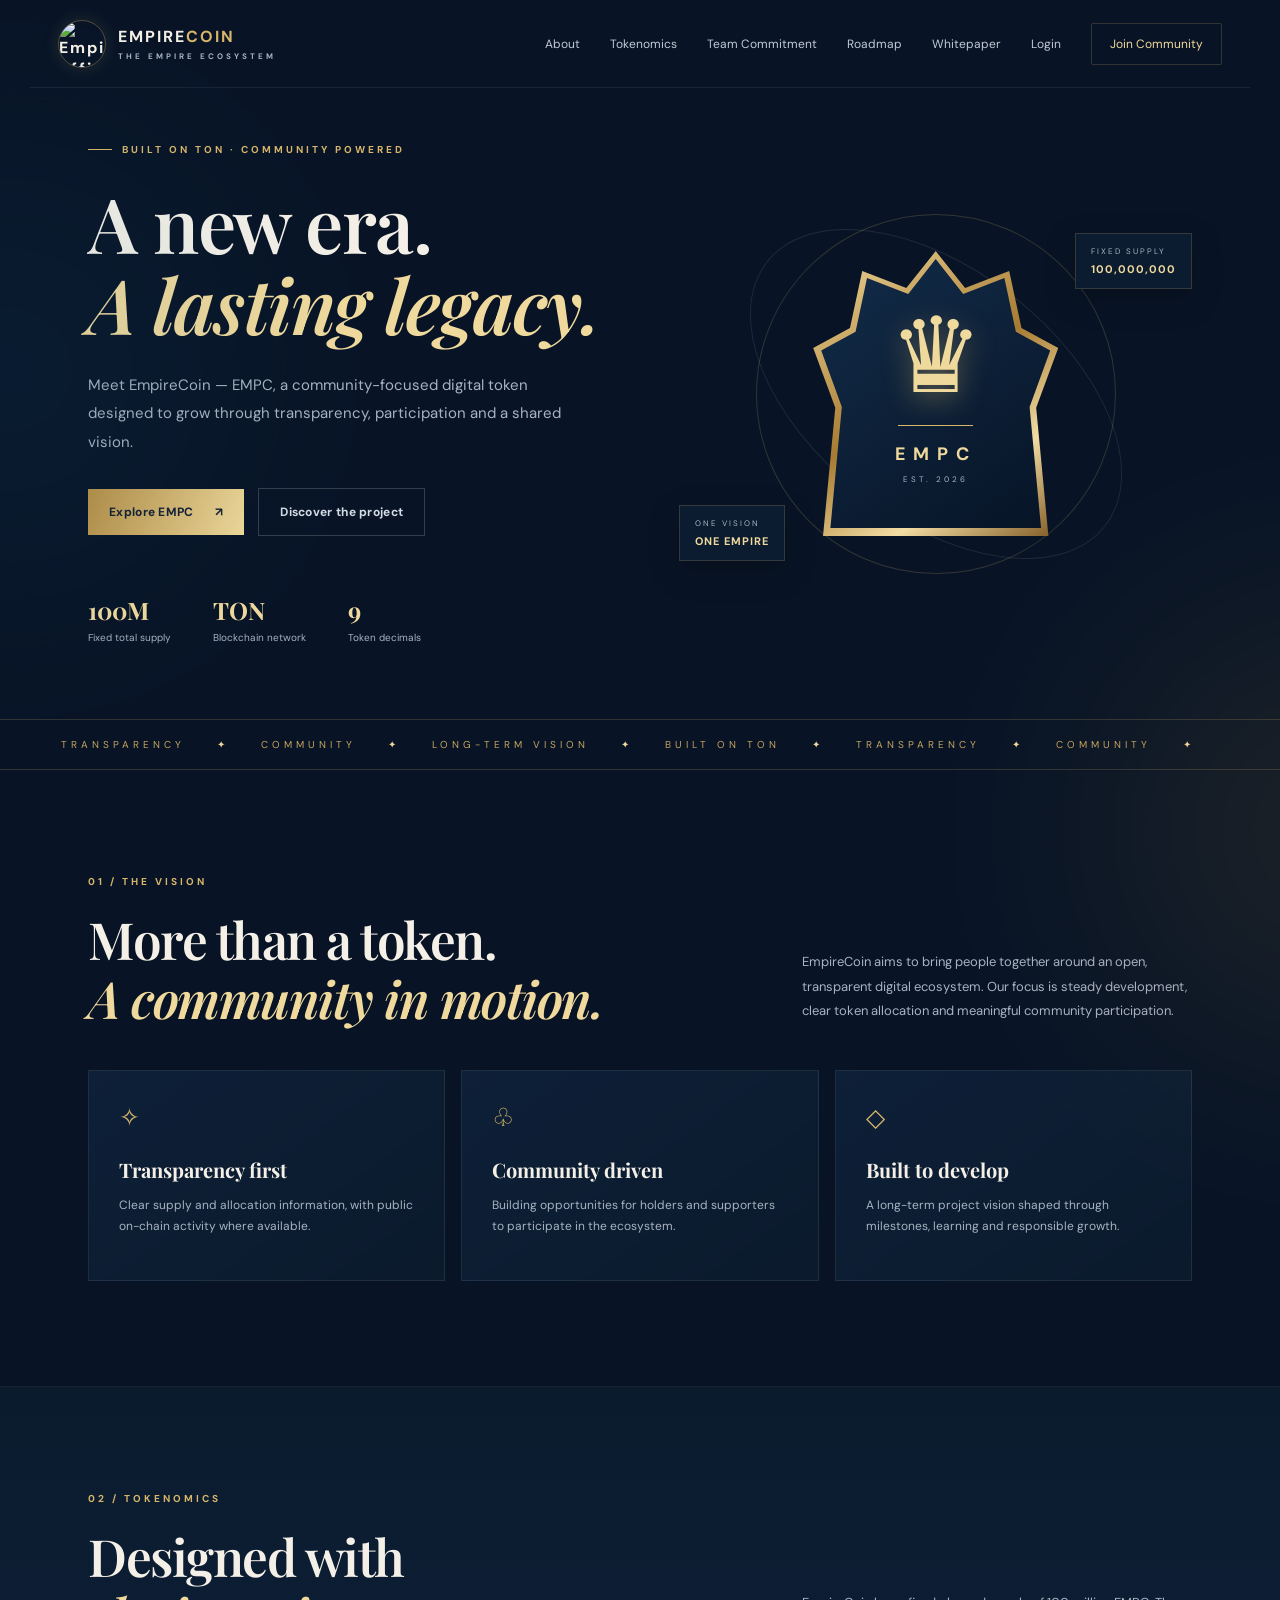
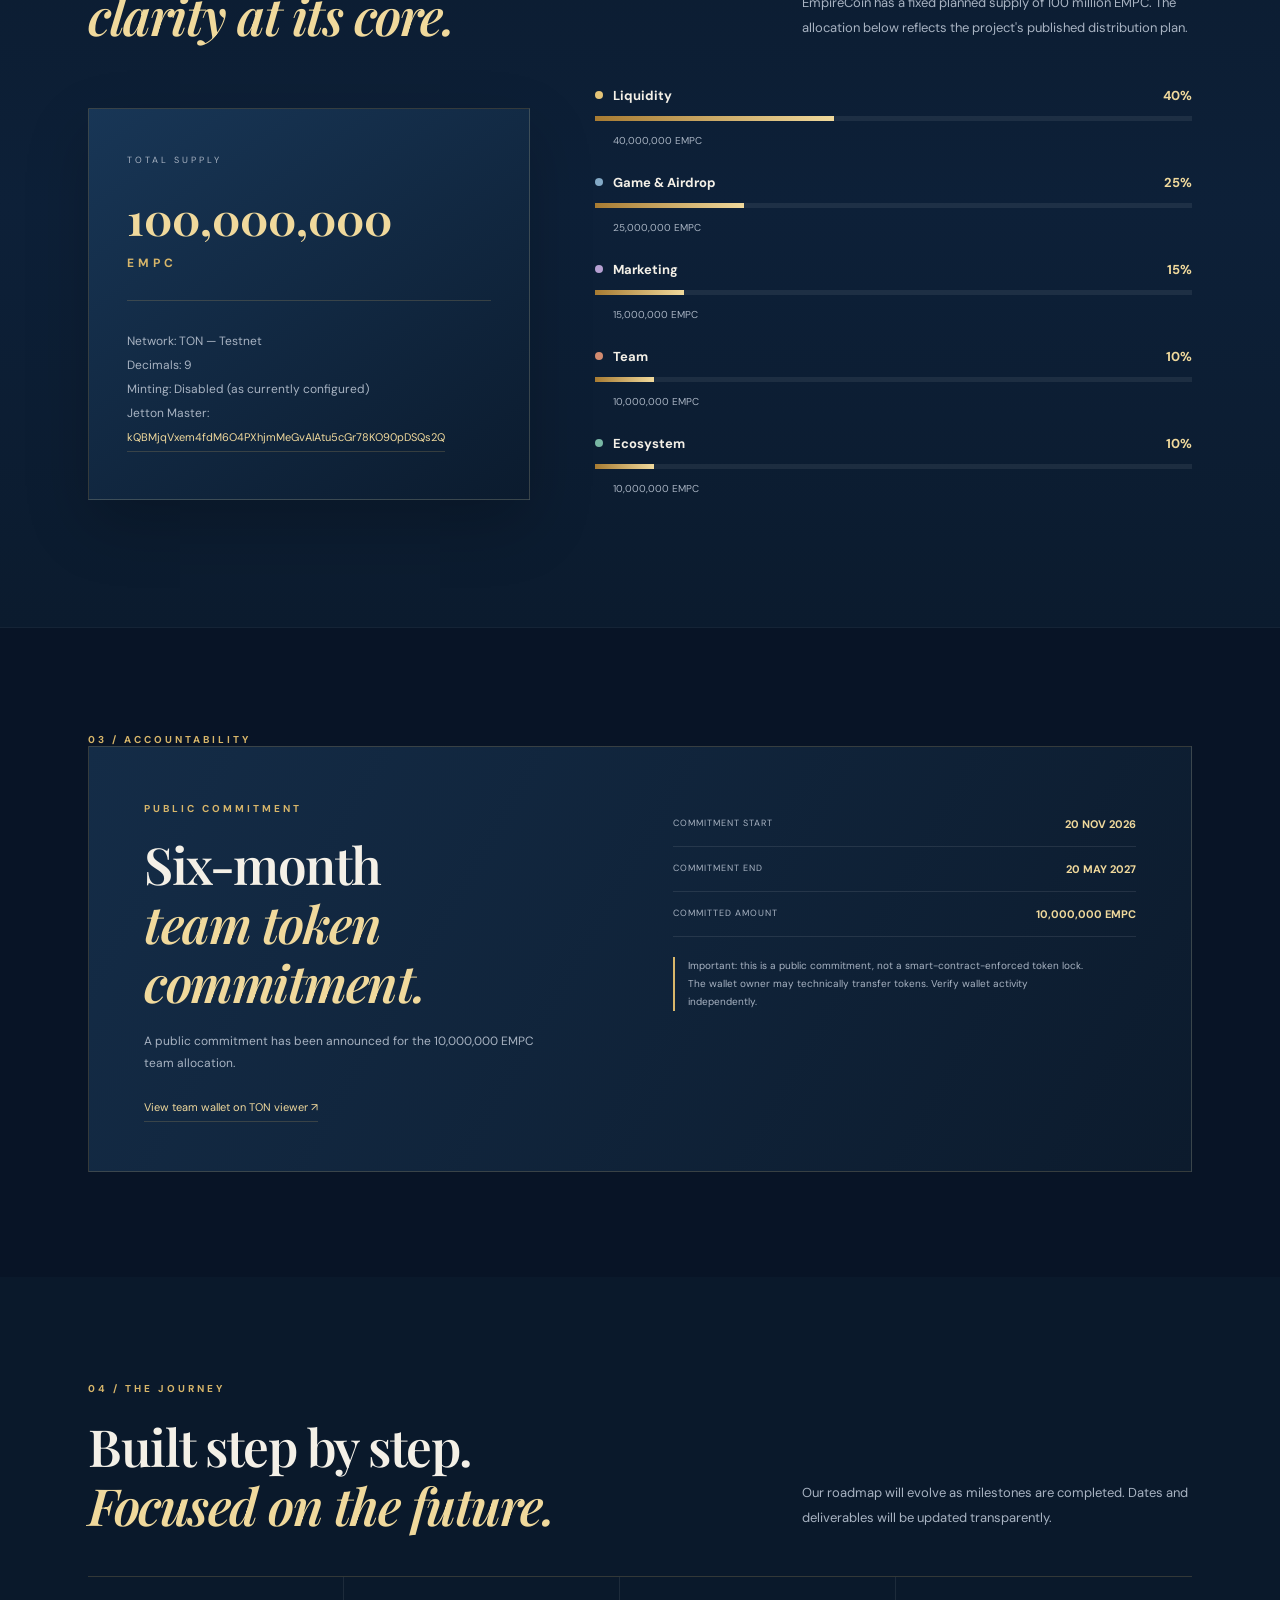
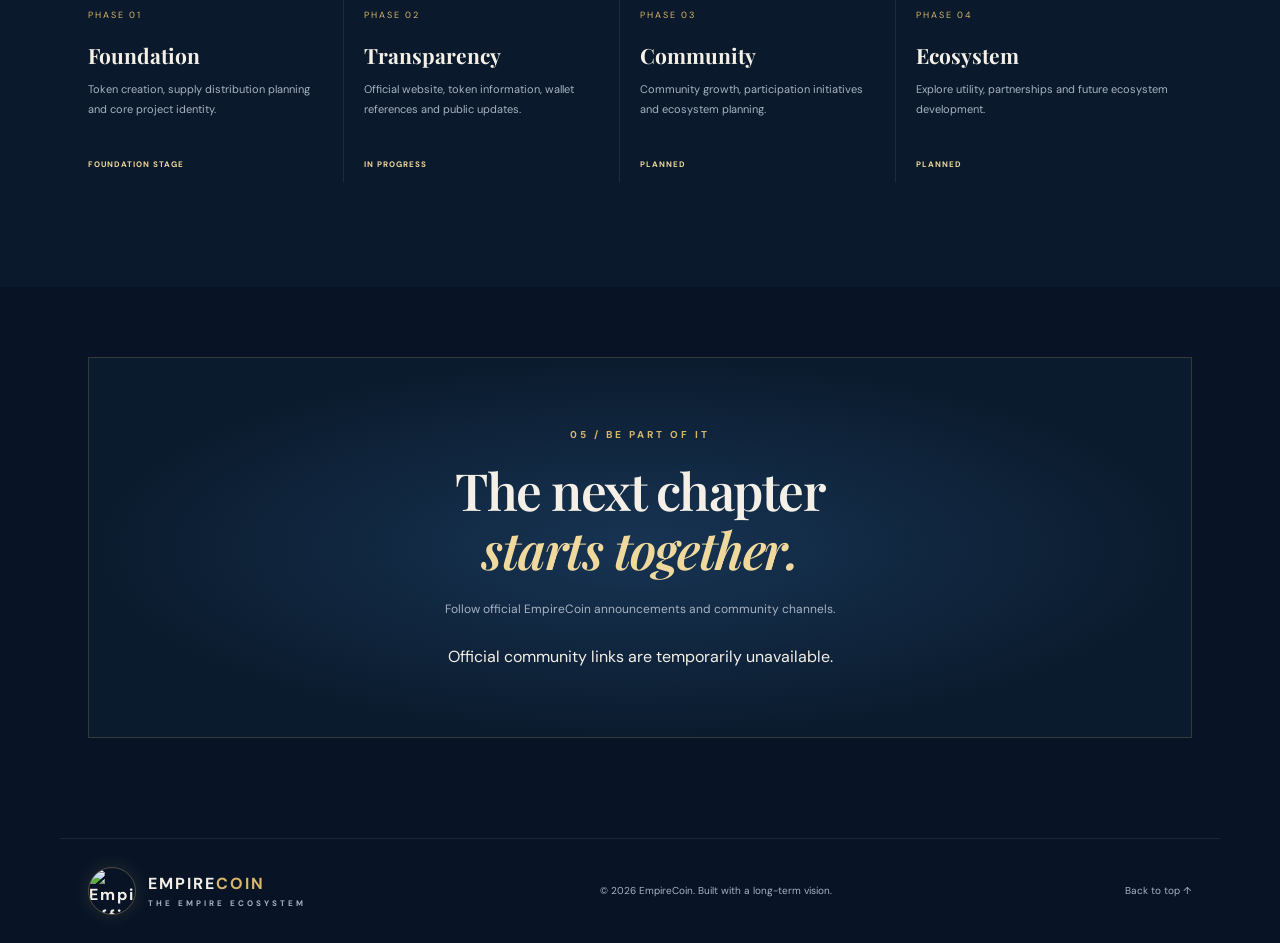
==== index.html @ 876c13ab "Connect public community links to Supabase" ====
<!doctype html>
<html lang="en">
<head>
  <meta charset="utf-8">
  <meta name="viewport" content="width=device-width, initial-scale=1">
  <meta name="theme-color" content="#081426">
  <meta name="description" content="EmpireCoin (EMPC) — a community-focused digital token on TON. Explore tokenomics, roadmap and project updates.">
  <title>EmpireCoin — The Future Has a Crown</title>
  <link rel="preconnect" href="https://fonts.googleapis.com">
  <link rel="preconnect" href="https://fonts.gstatic.com" crossorigin>
  <link href="https://fonts.googleapis.com/css2?family=DM+Sans:wght@400;500;600;700&family=Playfair+Display:wght@600;700;800&display=swap" rel="stylesheet">
  <link rel="stylesheet" href="style.css">
</head>
<body>
  <div class="ambient ambient-one"></div><div class="ambient ambient-two"></div>
  <header class="site-header">
    <a class="brand" href="#home" aria-label="EmpireCoin home"><img class="brand-logo" src="https://i.ibb.co/Cpy4zkWD/file-0000000027fc8210929d310091b874ef.png" alt="EmpireCoin official logo" width="48" height="48" style="display:block;width:48px;height:48px;max-width:48px;max-height:48px;min-width:48px;object-fit:contain;flex:0 0 48px;"><span>EMPIRE<span class="brand-gold">COIN</span><small>THE EMPIRE ECOSYSTEM</small></span></a>
    <button class="menu-toggle" id="menuToggle" aria-label="Toggle navigation" aria-expanded="false">☰</button>
    <nav id="mainNav">
      <a href="#about">About</a><a href="#tokenomics">Tokenomics</a><a href="#lock">Team Commitment</a><a href="#roadmap">Roadmap</a><a href="whitepaper.html">Whitepaper</a>
      <a href="login.html">Login</a>
      <a class="nav-cta" href="#community">Join Community</a>
    </nav>
  </header>

  <main>
    <section class="hero section-wrap" id="home">
      <div class="hero-copy">
        <div class="eyebrow"><span></span> BUILT ON TON · COMMUNITY POWERED</div>
        <h1>A new era.<br><em>A lasting legacy.</em></h1>
        <p class="hero-lead">Meet EmpireCoin — EMPC, a community-focused digital token designed to grow through transparency, participation and a shared vision.</p>
        <div class="hero-actions"><a class="button button-gold" href="#tokenomics">Explore EMPC <span>↗</span></a><a class="button button-quiet" href="#about">Discover the project</a></div>
        <div class="hero-facts"><div><strong>100M</strong><span>Fixed total supply</span></div><div><strong>TON</strong><span>Blockchain network</span></div><div><strong>9</strong><span>Token decimals</span></div></div>
      </div>
      <div class="hero-art" aria-label="Royal crown emblem">
        <div class="orbit orbit-a"></div><div class="orbit orbit-b"></div>
        <div class="crest"><div class="crest-inner"><span class="crown">♛</span><span class="crest-line"></span><b>EMPC</b><small>EST. 2026</small></div></div>
        <div class="floating-tag tag-top">FIXED SUPPLY <b>100,000,000</b></div><div class="floating-tag tag-bottom">ONE VISION <b>ONE EMPIRE</b></div>
      </div>
    </section>

    <section class="ticker"><div>TRANSPARENCY <i>✦</i> COMMUNITY <i>✦</i> LONG-TERM VISION <i>✦</i> BUILT ON TON <i>✦</i> TRANSPARENCY <i>✦</i> COMMUNITY <i>✦</i></div></section>

    <section class="content-section section-wrap" id="about">
      <div class="section-kicker">01 / THE VISION</div><div class="section-heading"><h2>More than a token.<br><em>A community in motion.</em></h2><p>EmpireCoin aims to bring people together around an open, transparent digital ecosystem. Our focus is steady development, clear token allocation and meaningful community participation.</p></div>
      <div class="value-grid"><article class="value-card"><span>✧</span><h3>Transparency first</h3><p>Clear supply and allocation information, with public on-chain activity where available.</p></article><article class="value-card"><span>♧</span><h3>Community driven</h3><p>Building opportunities for holders and supporters to participate in the ecosystem.</p></article><article class="value-card"><span>◇</span><h3>Built to develop</h3><p>A long-term project vision shaped through milestones, learning and responsible growth.</p></article></div>
    </section>

    <section class="content-section token-section" id="tokenomics"><div class="section-wrap">
      <div class="section-kicker">02 / TOKENOMICS</div><div class="section-heading"><h2>Designed with<br><em>clarity at its core.</em></h2><p>EmpireCoin has a fixed planned supply of 100 million EMPC. The allocation below reflects the project's published distribution plan.</p></div>
      <div class="token-layout"><div class="supply-card"><span class="card-label">TOTAL SUPPLY</span><strong>100,000,000</strong><b>EMPC</b><div class="supply-rule"></div><p>Network: TON — Testnet<br>Decimals: 9<br>Minting: Disabled (as currently configured)<br><span class="contract-label">Jetton Master:</span><br><a class="text-link" href="https://testnet.tonviewer.com/kQBMjqVxem4fdM6O4PXhjmMeGvAlAtu5cGr78KO90pDSQs2Q" target="_blank" rel="noopener noreferrer">kQBMjqVxem4fdM6O4PXhjmMeGvAlAtu5cGr78KO90pDSQs2Q</a></p></div>
        <div class="allocation-list">
          <div class="allocation"><div><span class="dot dot-liquidity"></span><b>Liquidity</b><strong>40%</strong></div><div class="bar"><i style="width:40%"></i></div><small>40,000,000 EMPC</small></div>
          <div class="allocation"><div><span class="dot dot-game"></span><b>Game &amp; Airdrop</b><strong>25%</strong></div><div class="bar"><i style="width:25%"></i></div><small>25,000,000 EMPC</small></div>
          <div class="allocation"><div><span class="dot dot-marketing"></span><b>Marketing</b><strong>15%</strong></div><div class="bar"><i style="width:15%"></i></div><small>15,000,000 EMPC</small></div>
          <div class="allocation"><div><span class="dot dot-team"></span><b>Team</b><strong>10%</strong></div><div class="bar"><i style="width:10%"></i></div><small>10,000,000 EMPC</small></div>
          <div class="allocation"><div><span class="dot dot-eco"></span><b>Ecosystem</b><strong>10%</strong></div><div class="bar"><i style="width:10%"></i></div><small>10,000,000 EMPC</small></div>
        </div>
      </div>
    </div></section>

    <section class="content-section section-wrap" id="lock"><div class="section-kicker">03 / ACCOUNTABILITY</div><div class="lock-panel"><div><div class="section-kicker gold-kicker">PUBLIC COMMITMENT</div><h2>Six-month<br><em>team token commitment.</em></h2><p>A public commitment has been announced for the 10,000,000 EMPC team allocation.</p><a class="text-link" href="https://tonviewer.com/0QAgyOl6sI4y31WMhYtV3c99CEsaocvWZ4LOufm6fcsyEN0p" target="_blank" rel="noopener">View team wallet on TON viewer ↗</a></div><div class="lock-details"><div><small>COMMITMENT START</small><b>20 NOV 2026</b></div><div><small>COMMITMENT END</small><b>20 MAY 2027</b></div><div><small>COMMITTED AMOUNT</small><b>10,000,000 EMPC</b></div><p class="notice">Important: this is a public commitment, not a smart-contract-enforced token lock. The wallet owner may technically transfer tokens. Verify wallet activity independently.</p></div></div></section>

    <section class="content-section roadmap-section" id="roadmap"><div class="section-wrap">
      <div class="section-kicker">04 / THE JOURNEY</div><div class="section-heading"><h2>Built step by step.<br><em>Focused on the future.</em></h2><p>Our roadmap will evolve as milestones are completed. Dates and deliverables will be updated transparently.</p></div>
      <div class="roadmap"><article><span>PHASE 01</span><h3>Foundation</h3><p>Token creation, supply distribution planning and core project identity.</p><b class="status">FOUNDATION STAGE</b></article><article><span>PHASE 02</span><h3>Transparency</h3><p>Official website, token information, wallet references and public updates.</p><b class="status">IN PROGRESS</b></article><article><span>PHASE 03</span><h3>Community</h3><p>Community growth, participation initiatives and ecosystem planning.</p><b class="status">PLANNED</b></article><article><span>PHASE 04</span><h3>Ecosystem</h3><p>Explore utility, partnerships and future ecosystem development.</p><b class="status">PLANNED</b></article></div>
    </div></section>

    <section class="community-section section-wrap" id="community"><div class="community-card"><div class="section-kicker">05 / BE PART OF IT</div><h2>The next chapter<br><em>starts together.</em></h2><p>Follow official EmpireCoin announcements and community channels.</p><div id="officialSocialLinks" class="official-social-links"><span class="coming-soon">LOADING OFFICIAL LINKS…</span></div></div></section>
  </main>
  <footer class="site-footer"><a class="brand" href="#home"><img class="brand-logo" src="https://i.ibb.co/Cpy4zkWD/file-0000000027fc8210929d310091b874ef.png" alt="EmpireCoin official logo" width="48" height="48" style="display:block;width:48px;height:48px;max-width:48px;max-height:48px;min-width:48px;object-fit:contain;flex:0 0 48px;"><span>EMPIRE<span class="brand-gold">COIN</span><small>THE EMPIRE ECOSYSTEM</small></span></a><p>© 2026 EmpireCoin. Built with a long-term vision.</p><a href="#home">Back to top ↑</a></footer>
  <script src="script.js"></script>

  <script>
  (async function loadOfficialSocialLinks(){
    const root=document.getElementById("officialSocialLinks");
    if(!root)return;
    const supabaseUrl="https://wytdpyvzbrvzlymifpjq.supabase.co";
    const publishableKey="sb_publishable_OkC6Yd_xYZ8IcC-MK2ViVA_JEPJ7iqk";
    function loadSdk(src){return new Promise((resolve,reject)=>{const s=document.createElement("script");s.src=src;s.onload=resolve;s.onerror=()=>{s.remove();reject(new Error("SDK load failed"));};document.head.appendChild(s);});}
    try{
      try{await loadSdk("https://cdn.jsdelivr.net/npm/@supabase/supabase-js@2");}
      catch(e){await loadSdk("https://unpkg.com/@supabase/supabase-js@2");}
      if(!window.supabase?.createClient)throw new Error("Supabase unavailable");
      const db=window.supabase.createClient(supabaseUrl,publishableKey);
      const {data,error}=await db.from("social_links").select("platform,label,url").eq("is_visible",true).order("sort_order",{ascending:true});
      if(error)throw error;
      root.replaceChildren();
      if(!data?.length){const empty=document.createElement("span");empty.className="coming-soon";empty.textContent="OFFICIAL LINKS COMING SOON";root.appendChild(empty);return;}
      data.forEach(item=>{
        let parsed;try{parsed=new URL(item.url);}catch(e){return;}
        if(!["https:","http:"].includes(parsed.protocol))return;
        const a=document.createElement("a");a.className="button button-gold";a.href=parsed.href;a.target="_blank";a.rel="noopener noreferrer";a.textContent=item.label||item.platform;root.appendChild(a);
      });
      if(!root.children.length)root.textContent="Official links are currently unavailable.";
    }catch(e){root.textContent="Official community links are temporarily unavailable.";}
  })();
  </script>
 </body>
</html>
---- style.css ----
:root{--navy:#081426;--navy2:#0d2038;--panel:#102641;--gold:#d8b66a;--gold2:#f0d99c;--text:#f4f0e7;--muted:#a8b3c2;--line:rgba(216,182,106,.2)}*{box-sizing:border-box}html{scroll-behavior:smooth;scroll-padding-top:90px}body{margin:0;background:var(--navy);color:var(--text);font-family:"DM Sans",sans-serif;overflow-x:hidden}a{color:inherit;text-decoration:none}.ambient{position:absolute;width:420px;height:420px;border-radius:50%;filter:blur(120px);opacity:.12;pointer-events:none}.ambient-one{background:#1b5c88;top:160px;left:-200px}.ambient-two{background:#b58a38;top:620px;right:-260px}.site-header{height:88px;max-width:1220px;padding:0 28px;margin:auto;display:flex;align-items:center;justify-content:space-between;position:relative;z-index:5;border-bottom:1px solid rgba(255,255,255,.07)}.brand{display:flex;align-items:center;gap:12px;font-weight:700;letter-spacing:2px;font-size:16px}.brand-mark{font-size:34px;color:var(--gold);text-shadow:0 0 24px #d8b66a55}.brand-gold{color:var(--gold)}.brand small{display:block;font-size:8px;letter-spacing:3px;color:var(--muted);margin-top:4px}.site-header nav{display:flex;align-items:center;gap:30px;font-size:12px;color:#c1cad4}.site-header nav a:hover,.text-link:hover{color:var(--gold2)}.nav-cta{border:1px solid var(--line);padding:12px 18px;border-radius:2px;color:var(--gold2)}.menu-toggle{display:none;background:none;border:0;color:var(--gold);font-size:25px}.section-wrap{max-width:1160px;margin:0 auto;padding-left:28px;padding-right:28px}.hero{min-height:620px;display:grid;grid-template-columns:1.05fr .95fr;align-items:center;gap:25px;padding-top:55px;padding-bottom:75px}.eyebrow,.section-kicker{font-size:10px;letter-spacing:3px;color:var(--gold);font-weight:700}.eyebrow{display:flex;align-items:center;gap:10px}.eyebrow span{width:24px;height:1px;background:var(--gold)}h1,h2{font-family:"Playfair Display",serif;font-weight:600;letter-spacing:-1.5px}h1{font-size:clamp(48px,6vw,76px);line-height:1.07;margin:26px 0}h1 em,h2 em{font-weight:600;color:var(--gold2)}.hero-lead{max-width:500px;color:var(--muted);font-size:15px;line-height:1.9}.hero-actions{display:flex;gap:14px;align-items:center;margin-top:32px;flex-wrap:wrap}.button{padding:15px 21px;font-size:12px;font-weight:700;letter-spacing:.3px}.button-gold{background:linear-gradient(110deg,#b99045,#efd99a);color:#152033}.button-gold span{margin-left:18px}.button-quiet{border:1px solid rgba(255,255,255,.18);color:#d5dce5}.hero-facts{display:flex;gap:42px;margin-top:58px}.hero-facts div{display:grid;gap:5px}.hero-facts strong{font-family:"Playfair Display";font-size:24px;color:var(--gold2)}.hero-facts span{font-size:10px;color:var(--muted)}.hero-art{height:430px;position:relative;display:grid;place-items:center}.orbit{position:absolute;border:1px solid var(--line);border-radius:50%;transform:rotate(-22deg)}.orbit-a{width:360px;height:360px}.orbit-b{width:430px;height:250px;transform:rotate(38deg);border-color:rgba(255,255,255,.09)}.crest{width:245px;height:285px;background:linear-gradient(145deg,#f1d99c,#a77b32 48%,#f2dca3 75%,#805b24);clip-path:polygon(50% 0,62% 13%,80% 7%,85% 27%,100% 34%,91% 55%,96% 100%,4% 100%,9% 55%,0 34%,15% 27%,20% 7%,38% 13%);padding:8px;filter:drop-shadow(0 20px 35px #0009);z-index:1}.crest-inner{height:100%;background:linear-gradient(145deg,#122c49,#071426);clip-path:polygon(50% 0,62% 13%,80% 7%,85% 27%,100% 34%,91% 55%,96% 100%,4% 100%,9% 55%,0 34%,15% 27%,20% 7%,38% 13%);display:flex;flex-direction:column;align-items:center;justify-content:center}.crown{font-size:105px;line-height:1;color:var(--gold2);text-shadow:0 8px 28px #d8b66a66}.crest-line{height:1px;width:75px;background:var(--gold);margin:16px}.crest-inner b{letter-spacing:8px;color:var(--gold2);font-size:18px}.crest-inner small{font-size:8px;letter-spacing:3px;margin-top:8px;color:var(--muted)}.floating-tag{position:absolute;z-index:2;background:#0b1c30;border:1px solid var(--line);padding:12px 15px;font-size:8px;letter-spacing:2px;color:var(--muted);box-shadow:0 10px 30px #0004}.floating-tag b{display:block;color:var(--gold2);font-size:11px;margin-top:6px;letter-spacing:1px}.tag-top{top:54px;right:0}.tag-bottom{bottom:48px;left:0}.ticker{border-top:1px solid var(--line);border-bottom:1px solid var(--line);overflow:hidden;white-space:nowrap;padding:18px 0;color:#c5a45f;font-size:10px;letter-spacing:4px;text-align:center}.ticker i{font-style:normal;margin:0 25px;color:#f0d99c}.content-section{padding-top:105px;padding-bottom:105px}.section-heading{display:flex;justify-content:space-between;align-items:end;gap:40px;margin:22px 0 42px}.section-heading h2,.lock-panel h2,.community-card h2{font-size:clamp(36px,4vw,52px);line-height:1.15;margin:0}.section-heading p{max-width:390px;color:var(--muted);font-size:13px;line-height:1.9;margin:0 0 4px}.value-grid{display:grid;grid-template-columns:repeat(3,1fr);gap:16px}.value-card{padding:30px;background:linear-gradient(145deg,#102641aa,#0b1a2c);border:1px solid rgba(255,255,255,.08);min-height:190px}.value-card>span{font-size:25px;color:var(--gold)}.value-card h3{font-family:"Playfair Display";font-size:20px;margin:22px 0 10px}.value-card p,.lock-panel p{color:var(--muted);font-size:12px;line-height:1.8}.token-section{background:linear-gradient(180deg,#0b1b2e,#0d2038 50%,#0b1b2e);border-top:1px solid rgba(255,255,255,.04);border-bottom:1px solid rgba(255,255,255,.04)}.token-layout{display:grid;grid-template-columns:.85fr 1.15fr;gap:65px;align-items:center}.supply-card{padding:38px;background:linear-gradient(145deg,#183656,#0b1b2e);border:1px solid var(--line);box-shadow:0 25px 60px #0003}.card-label{font-size:9px;letter-spacing:3px;color:var(--muted)}.supply-card>strong{display:block;font-family:"Playfair Display";font-size:clamp(30px,4vw,44px);color:var(--gold2);margin:20px 0 4px}.supply-card>b{letter-spacing:4px;font-size:12px;color:var(--gold)}.supply-rule{height:1px;background:var(--line);margin:28px 0}.supply-card p{font-size:12px;line-height:2;color:var(--muted)}.allocation{margin:0 0 25px}.allocation>div:first-child{display:flex;align-items:center;gap:10px}.allocation b{font-size:13px;flex:1}.allocation strong{color:var(--gold2);font-size:13px}.dot{width:8px;height:8px;border-radius:50%}.dot-liquidity{background:#e4c477}.dot-game{background:#83a9c6}.dot-marketing{background:#b6a0d2}.dot-team{background:#d28b70}.dot-eco{background:#78b7a4}.bar{height:5px;background:#ffffff12;margin:12px 0 7px}.bar i{display:block;height:100%;background:linear-gradient(90deg,#a77b32,#f0d99c)}.allocation small{font-size:10px;color:var(--muted);margin-left:18px}.lock-panel{display:grid;grid-template-columns:1fr 1fr;gap:65px;padding:55px;background:linear-gradient(120deg,#142c47,#0c1b2d);border:1px solid var(--line)}.gold-kicker{margin-bottom:20px}.lock-panel p{max-width:420px;margin:20px 0}.text-link{font-size:11px;color:var(--gold2);border-bottom:1px solid var(--line);padding-bottom:7px}.lock-details>div{display:flex;justify-content:space-between;gap:15px;padding:15px 0;border-bottom:1px solid rgba(255,255,255,.09)}.lock-details small{font-size:9px;letter-spacing:1px;color:var(--muted)}.lock-details b{font-size:11px;color:var(--gold2);text-align:right}.notice{font-size:10px!important;border-left:2px solid var(--gold);padding-left:13px;margin-top:20px!important}.roadmap-section{background:#0a192b}.roadmap{display:grid;grid-template-columns:repeat(4,1fr);border-top:1px solid var(--line)}.roadmap article{padding:25px 20px 10px 0;border-right:1px solid rgba(255,255,255,.08);margin-right:20px}.roadmap article:last-child{border:0;margin:0}.roadmap article>span{font-size:9px;letter-spacing:2px;color:var(--gold)}.roadmap h3{font-family:"Playfair Display";font-size:21px;margin:18px 0 10px}.roadmap p{font-size:11px;line-height:1.8;color:var(--muted);min-height:60px}.status{font-size:8px;letter-spacing:1px;color:var(--gold2)}.community-section{padding-top:70px;padding-bottom:100px}.community-card{text-align:center;padding:70px 25px;background:radial-gradient(ellipse at center,#173453,#0b1b2e 70%);border:1px solid var(--line)}.community-card h2{margin:20px 0}.community-card p{max-width:480px;margin:0 auto 25px;color:var(--muted);font-size:12px;line-height:1.8}.coming-soon{font-size:9px;letter-spacing:2px;color:var(--gold2);border:1px solid var(--line);padding:12px 18px;display:inline-block}.site-footer{max-width:1160px;margin:auto;padding:28px;display:flex;align-items:center;justify-content:space-between;border-top:1px solid rgba(255,255,255,.08)}.site-footer p,.site-footer>a:last-child{font-size:10px;color:var(--muted)}@media(max-width:760px){.site-header{height:72px;padding:0 20px}.menu-toggle{display:block}.site-header nav{display:none;position:absolute;top:71px;left:0;right:0;padding:20px;background:#0b1b2e;flex-direction:column;align-items:stretch;gap:20px;border-bottom:1px solid var(--line)}.site-header nav.open{display:flex}.nav-cta{text-align:center}.section-wrap{padding-left:21px;padding-right:21px}.hero{grid-template-columns:1fr;padding-top:65px;padding-bottom:55px;gap:0}.hero-copy{z-index:2}.hero-art{height:340px;margin-top:15px}.orbit-a{width:290px;height:290px}.orbit-b{width:340px;height:200px}.crest{width:190px;height:225px}.crown{font-size:78px}.tag-top{right:2px;top:22px}.tag-bottom{left:2px;bottom:22px}.hero-facts{gap:25px;margin-top:40px}.hero-facts strong{font-size:20px}.section-heading{display:block}.section-heading p{margin-top:20px}.content-section{padding-top:75px;padding-bottom:75px}.value-grid{grid-template-columns:1fr}.value-card{min-height:0}.token-layout,.lock-panel{grid-template-columns:1fr;gap:30px}.lock-panel{padding:30px 23px}.roadmap{grid-template-columns:1fr 1fr;row-gap:25px}.roadmap article{border-right:0;border-bottom:1px solid rgba(255,255,255,.08);padding-bottom:22px;margin-right:10px}.roadmap p{min-height:0}.site-footer{gap:15px;flex-wrap:wrap}.site-footer p{order:3;width:100%;margin-bottom:0}}@media(max-width:390px){h1{font-size:45px}.hero-facts{gap:17px}.hero-facts span{font-size:9px}.roadmap{grid-template-columns:1fr}.roadmap article{margin:0}.supply-card{padding:27px 22px}}
/* Official EmpireCoin logo */
.brand-logo{width:48px;height:48px;object-fit:contain;border-radius:50%;border:1px solid rgba(216,182,106,.35);box-shadow:0 0 18px rgba(216,182,106,.14)}
.hero-logo{position:relative;z-index:1;width:min(100%,390px);height:auto;aspect-ratio:1;object-fit:contain;border-radius:50%;filter:drop-shadow(0 18px 32px #0009)}
@media(max-width:760px){.brand-logo{width:42px;height:42px}.hero-logo{width:min(82vw,330px)}}

/* Keep the official coin artwork confined to the header corner. */
.brand{flex-shrink:0}.brand-logo{display:block;width:48px;height:48px;max-width:48px;max-height:48px;min-width:48px;object-fit:contain;flex:0 0 48px}.hero-logo{display:none!important}
@media(max-width:760px){.brand-logo{width:42px;height:42px;max-width:42px;max-height:42px;min-width:42px;flex-basis:42px}}
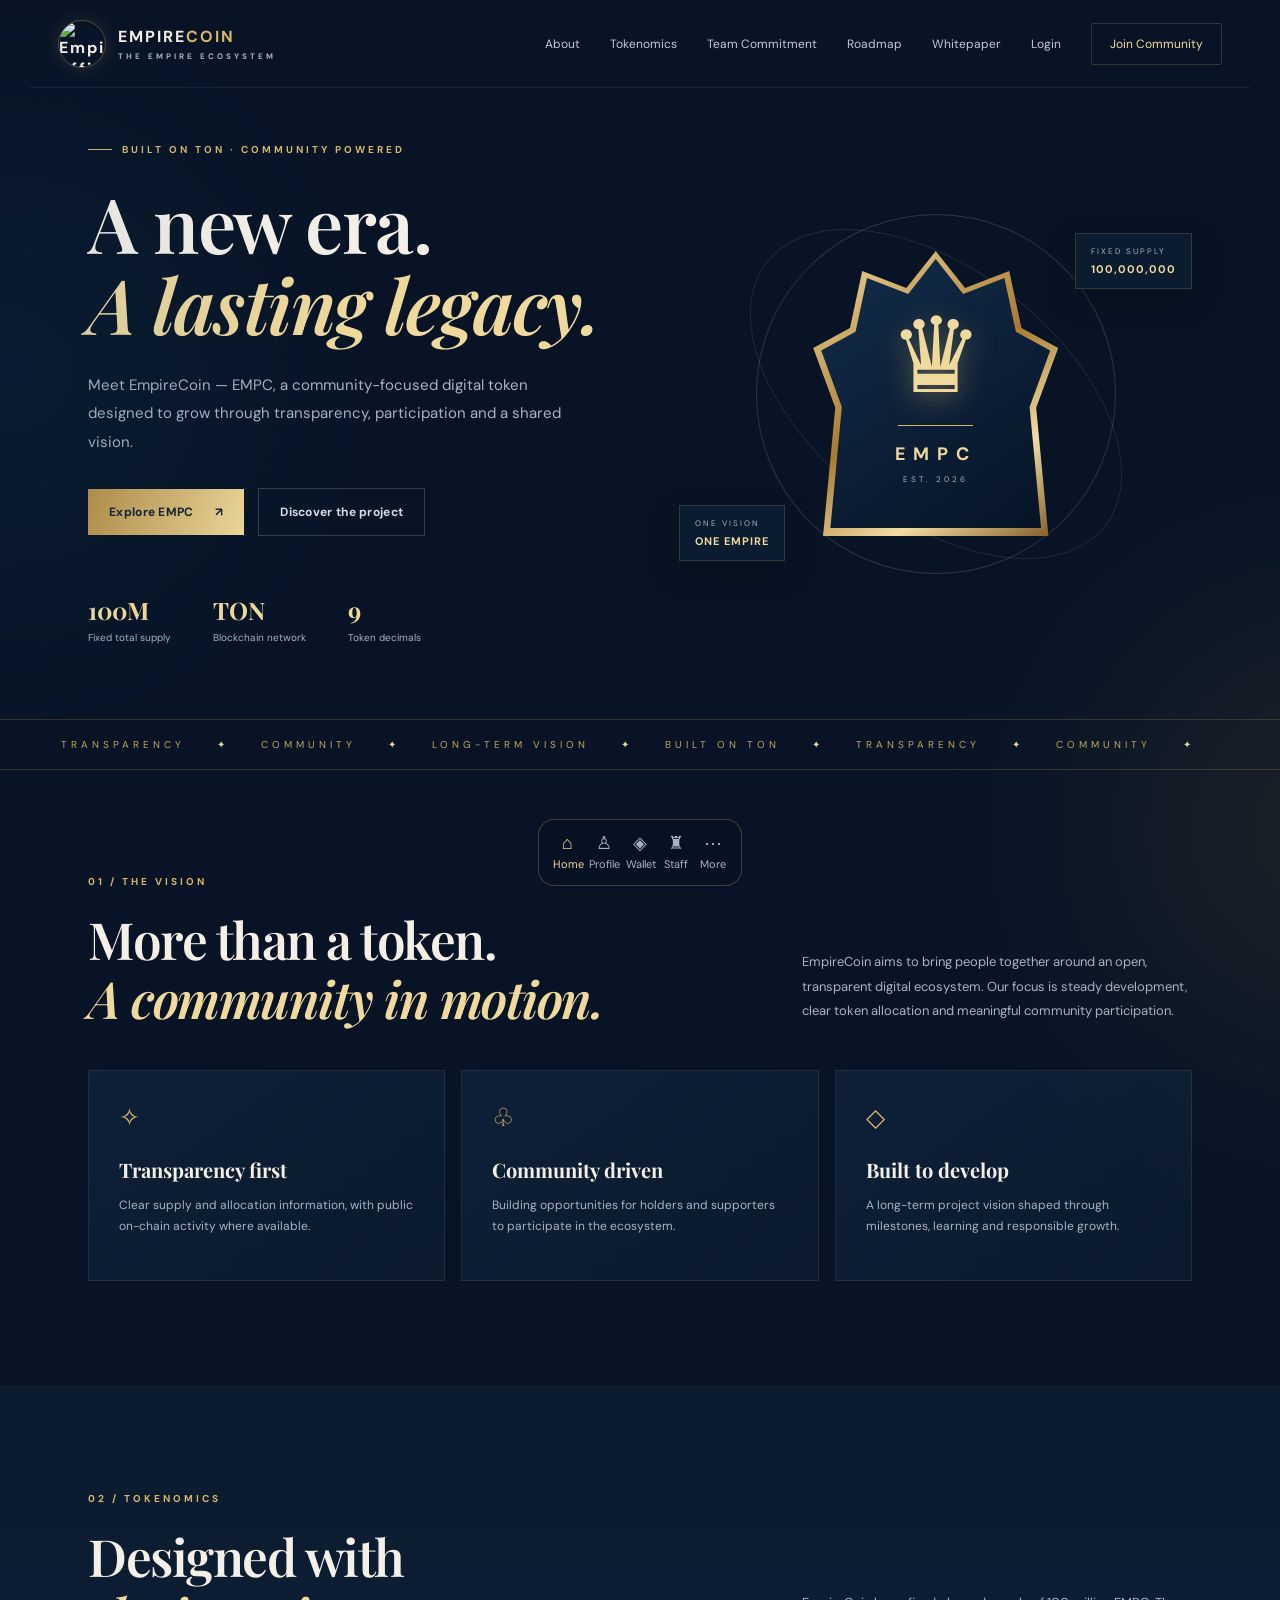
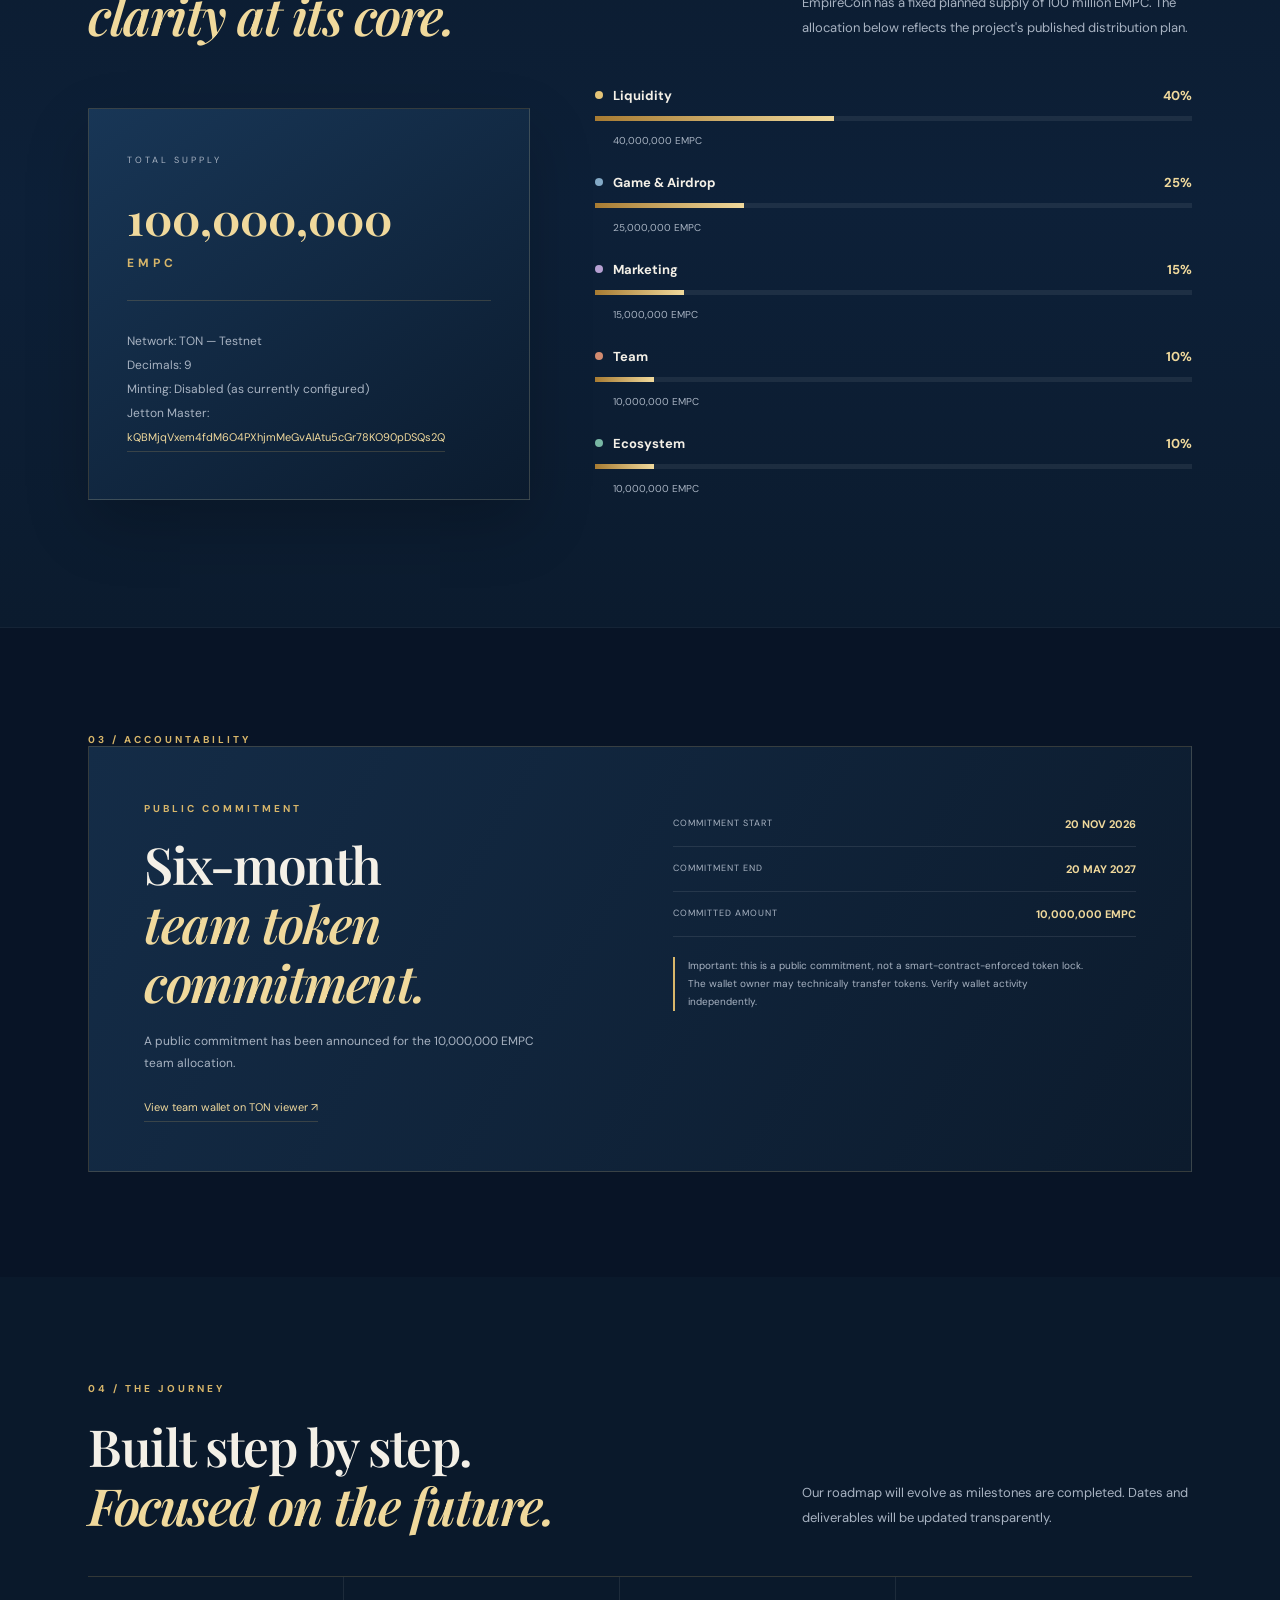
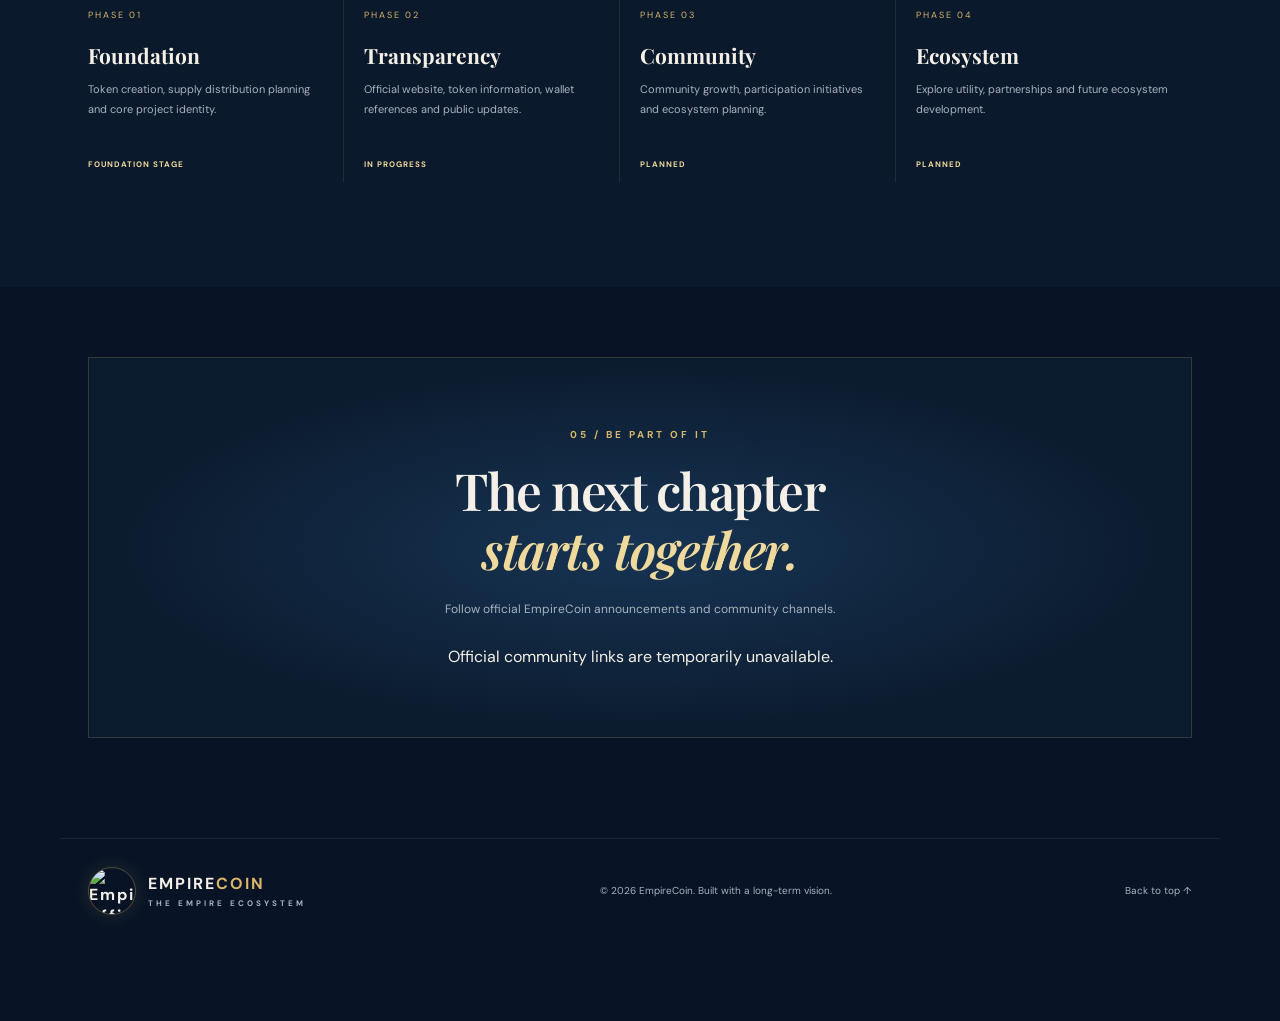
==== commit ff995ce2: "Add fixed bottom navigation to homepage" ====
--- a/index.html
+++ b/index.html
@@ -30,7 +30,7 @@
         <h1>A new era.<br><em>A lasting legacy.</em></h1>
         <p class="hero-lead">Meet EmpireCoin — EMPC, a community-focused digital token designed to grow through transparency, participation and a shared vision.</p>
         <div class="hero-actions"><a class="button button-gold" href="#tokenomics">Explore EMPC <span>↗</span></a><a class="button button-quiet" href="#about">Discover the project</a></div>
-        <div class="hero-facts"><div><strong>100M</strong><span>Fixed total supply</span></div><div><strong>TON</strong><span>Blockchain network</span></div><div><strong>9</strong><span>Token decimals</span></div></div>
+        <div class="hero-facts"><div><strong id="heroSupply">100M</strong><span>Fixed total supply</span></div><div><strong>TON</strong><span>Blockchain network</span></div><div><strong>9</strong><span>Token decimals</span></div></div>
       </div>
       <div class="hero-art" aria-label="Royal crown emblem">
         <div class="orbit orbit-a"></div><div class="orbit orbit-b"></div>
@@ -48,7 +48,7 @@
 
     <section class="content-section token-section" id="tokenomics"><div class="section-wrap">
       <div class="section-kicker">02 / TOKENOMICS</div><div class="section-heading"><h2>Designed with<br><em>clarity at its core.</em></h2><p>EmpireCoin has a fixed planned supply of 100 million EMPC. The allocation below reflects the project's published distribution plan.</p></div>
-      <div class="token-layout"><div class="supply-card"><span class="card-label">TOTAL SUPPLY</span><strong>100,000,000</strong><b>EMPC</b><div class="supply-rule"></div><p>Network: TON — Testnet<br>Decimals: 9<br>Minting: Disabled (as currently configured)<br><span class="contract-label">Jetton Master:</span><br><a class="text-link" href="https://testnet.tonviewer.com/kQBMjqVxem4fdM6O4PXhjmMeGvAlAtu5cGr78KO90pDSQs2Q" target="_blank" rel="noopener noreferrer">kQBMjqVxem4fdM6O4PXhjmMeGvAlAtu5cGr78KO90pDSQs2Q</a></p></div>
+      <div class="token-layout"><div class="supply-card"><span class="card-label">TOTAL SUPPLY</span><strong id="publicSupply">100,000,000</strong><b id="publicSymbol">EMPC</b><div class="supply-rule"></div><p>Network: <span id="publicNetwork">TON — Testnet</span><br>Decimals: <span id="publicDecimals">9</span><br>Minting: <span id="publicMinting">Disabled</span> (as currently configured)<br><span class="contract-label">Jetton Master:</span><br><a id="publicMaster" class="text-link" href="https://testnet.tonviewer.com/kQBMjqVxem4fdM6O4PXhjmMeGvAlAtu5cGr78KO90pDSQs2Q" target="_blank" rel="noopener noreferrer">kQBMjqVxem4fdM6O4PXhjmMeGvAlAtu5cGr78KO90pDSQs2Q</a></p></div>
         <div class="allocation-list">
           <div class="allocation"><div><span class="dot dot-liquidity"></span><b>Liquidity</b><strong>40%</strong></div><div class="bar"><i style="width:40%"></i></div><small>40,000,000 EMPC</small></div>
           <div class="allocation"><div><span class="dot dot-game"></span><b>Game &amp; Airdrop</b><strong>25%</strong></div><div class="bar"><i style="width:25%"></i></div><small>25,000,000 EMPC</small></div>
@@ -69,7 +69,50 @@
     <section class="community-section section-wrap" id="community"><div class="community-card"><div class="section-kicker">05 / BE PART OF IT</div><h2>The next chapter<br><em>starts together.</em></h2><p>Follow official EmpireCoin announcements and community channels.</p><div id="officialSocialLinks" class="official-social-links"><span class="coming-soon">LOADING OFFICIAL LINKS…</span></div></div></section>
   </main>
   <footer class="site-footer"><a class="brand" href="#home"><img class="brand-logo" src="https://i.ibb.co/Cpy4zkWD/file-0000000027fc8210929d310091b874ef.png" alt="EmpireCoin official logo" width="48" height="48" style="display:block;width:48px;height:48px;max-width:48px;max-height:48px;min-width:48px;object-fit:contain;flex:0 0 48px;"><span>EMPIRE<span class="brand-gold">COIN</span><small>THE EMPIRE ECOSYSTEM</small></span></a><p>© 2026 EmpireCoin. Built with a long-term vision.</p><a href="#home">Back to top ↑</a></footer>
+
+  <style>
+    .empire-bottom-nav{position:fixed;left:0;right:0;bottom:0;z-index:1000;display:flex;justify-content:space-around;gap:4px;padding:8px 6px calc(8px + env(safe-area-inset-bottom));background:rgba(7,19,34,.96);border-top:1px solid rgba(216,182,106,.28);backdrop-filter:blur(16px)}
+    .empire-bottom-nav a{flex:1;min-width:0;text-align:center;text-decoration:none;color:#a8b3c2;font-size:10px;padding:5px 2px;line-height:1.35}
+    .empire-bottom-nav a:first-child{color:#f0d99c}
+    .empire-bottom-nav a span{display:block;font-size:18px;margin-bottom:3px;line-height:1.2}
+    body{padding-bottom:78px}
+    @media(min-width:900px){.empire-bottom-nav{max-width:560px;left:50%;right:auto;transform:translateX(-50%);bottom:14px;border:1px solid rgba(216,182,106,.28);border-radius:16px;padding:8px 12px}.empire-bottom-nav a{font-size:11px}}
+  </style>
+  <nav class="empire-bottom-nav" aria-label="EmpireCoin navigation">
+    <a href="#home" aria-current="page"><span>⌂</span>Home</a>
+    <a href="staff-dashboard.html#profile"><span>♙</span>Profile</a>
+    <a href="staff-dashboard.html#wallet"><span>◈</span>Wallet</a>
+    <a href="staff-login.html"><span>♜</span>Staff</a>
+    <a href="whitepaper.html"><span>⋯</span>More</a>
+  </nav>
+
   <script src="script.js"></script>
+
+  <script>
+  (async function loadPublicTokenSettings(){
+    const supabaseUrl="https://wytdpyvzbrvzlymifpjq.supabase.co";
+    const publishableKey="sb_publishable_OkC6Yd_xYZ8IcC-MK2ViVA_JEPJ7iqk";
+    function loadSdk(src){return new Promise((resolve,reject)=>{const s=document.createElement("script");s.src=src;s.onload=resolve;s.onerror=()=>{s.remove();reject(new Error("SDK load failed"));};document.head.appendChild(s);});}
+    try{
+      try{await loadSdk("https://cdn.jsdelivr.net/npm/@supabase/supabase-js@2");}
+      catch(e){await loadSdk("https://unpkg.com/@supabase/supabase-js@2");}
+      if(!window.supabase?.createClient)throw new Error("Supabase unavailable");
+      const db=window.supabase.createClient(supabaseUrl,publishableKey);
+      const {data,error}=await db.from("token_settings").select("*").eq("singleton",true).single();
+      if(error||!data)return;
+      const supply=Number(data.max_supply).toLocaleString("en-US");
+      const shortSupply=Number(data.max_supply)>=1000000?(Number(data.max_supply)/1000000).toLocaleString("en-US",{maximumFractionDigits:2})+"M":supply;
+      const set=(id,value)=>{const el=document.getElementById(id);if(el)el.textContent=value;};
+      set("heroSupply",shortSupply);set("publicSupply",supply);set("publicSymbol",data.symbol);
+      set("publicNetwork",data.network+" — "+data.network_status);set("publicDecimals",String(data.decimals));set("publicMinting",data.minting_status);
+      const master=document.getElementById("publicMaster");
+      if(master){master.textContent=data.jetton_master_address;master.href=data.explorer_url;}
+      const heroLead=document.querySelector(".hero-lead");
+      if(heroLead&&data.short_description)heroLead.textContent=data.short_description;
+    }catch(e){/* Keep the safe, static reference values visible if the API is temporarily unavailable. */}
+  })();
+  </script>
+
 
   <script>
   (async function loadOfficialSocialLinks(){
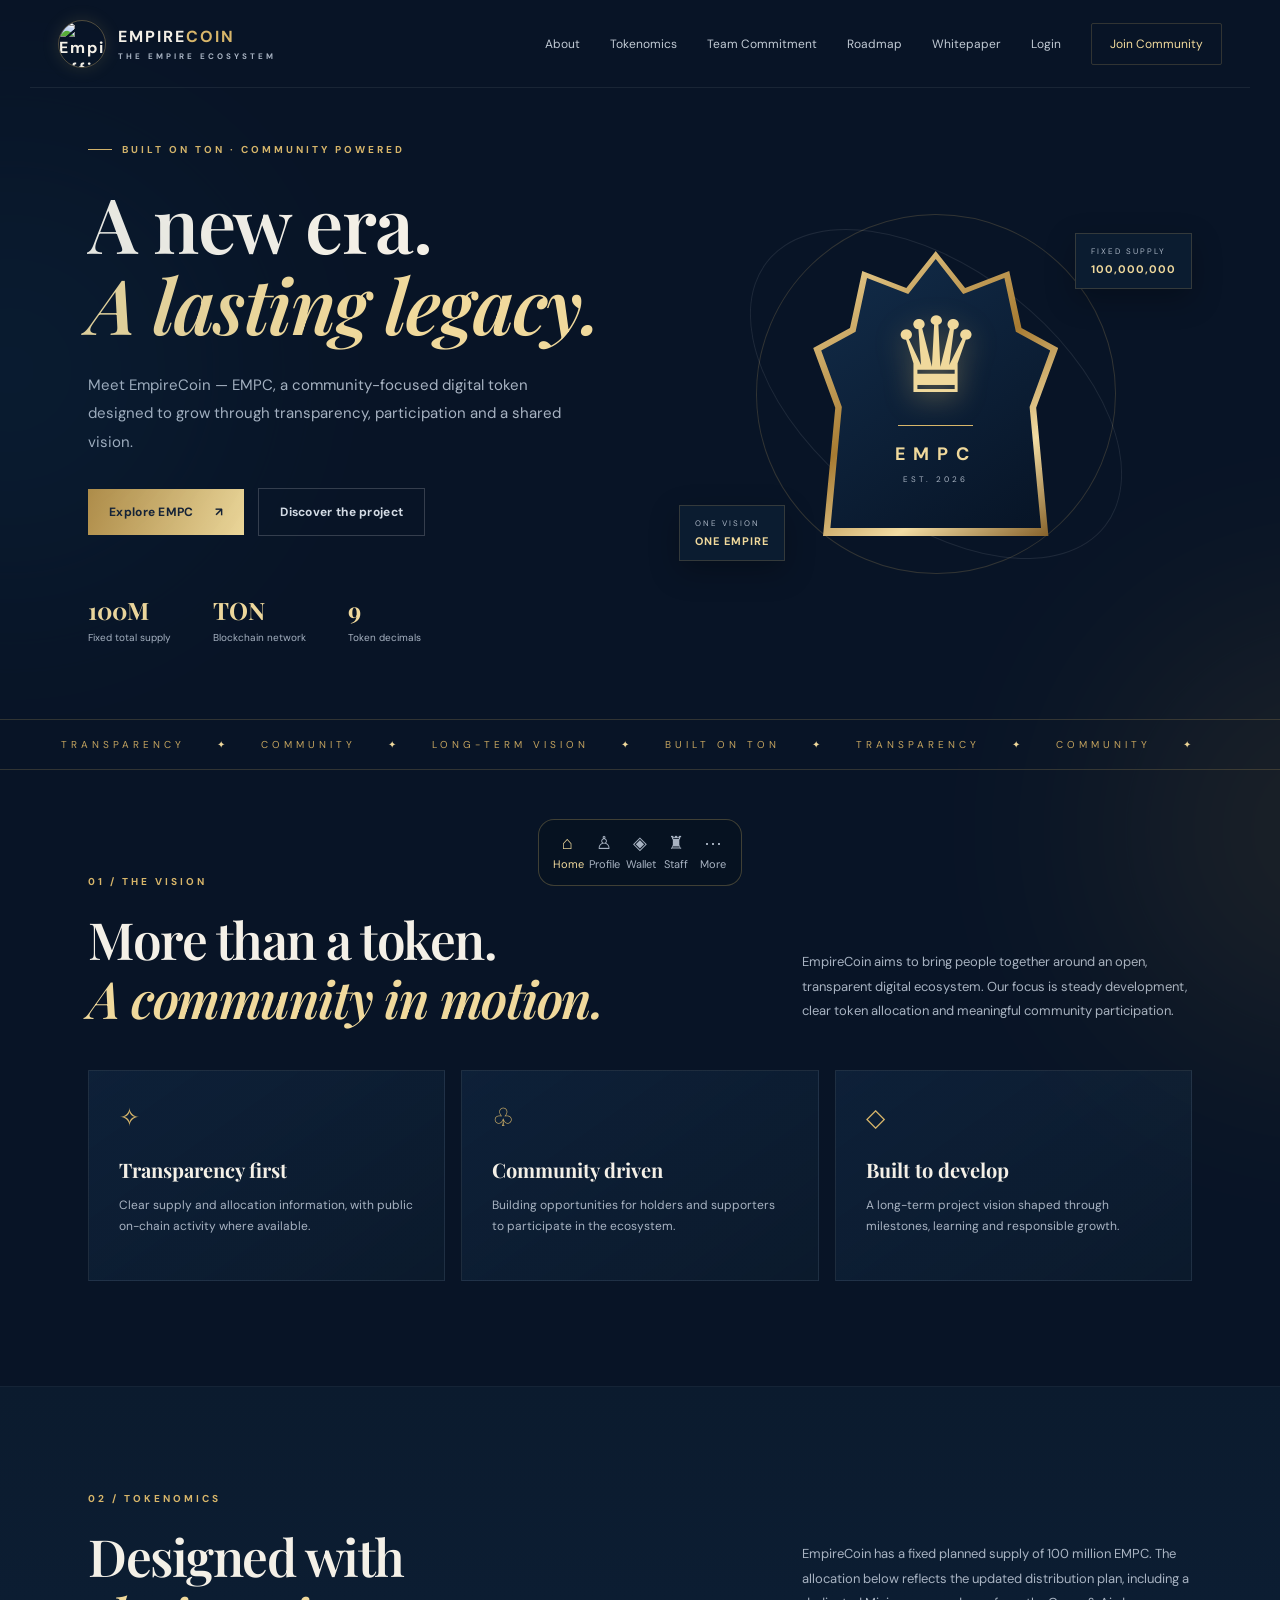
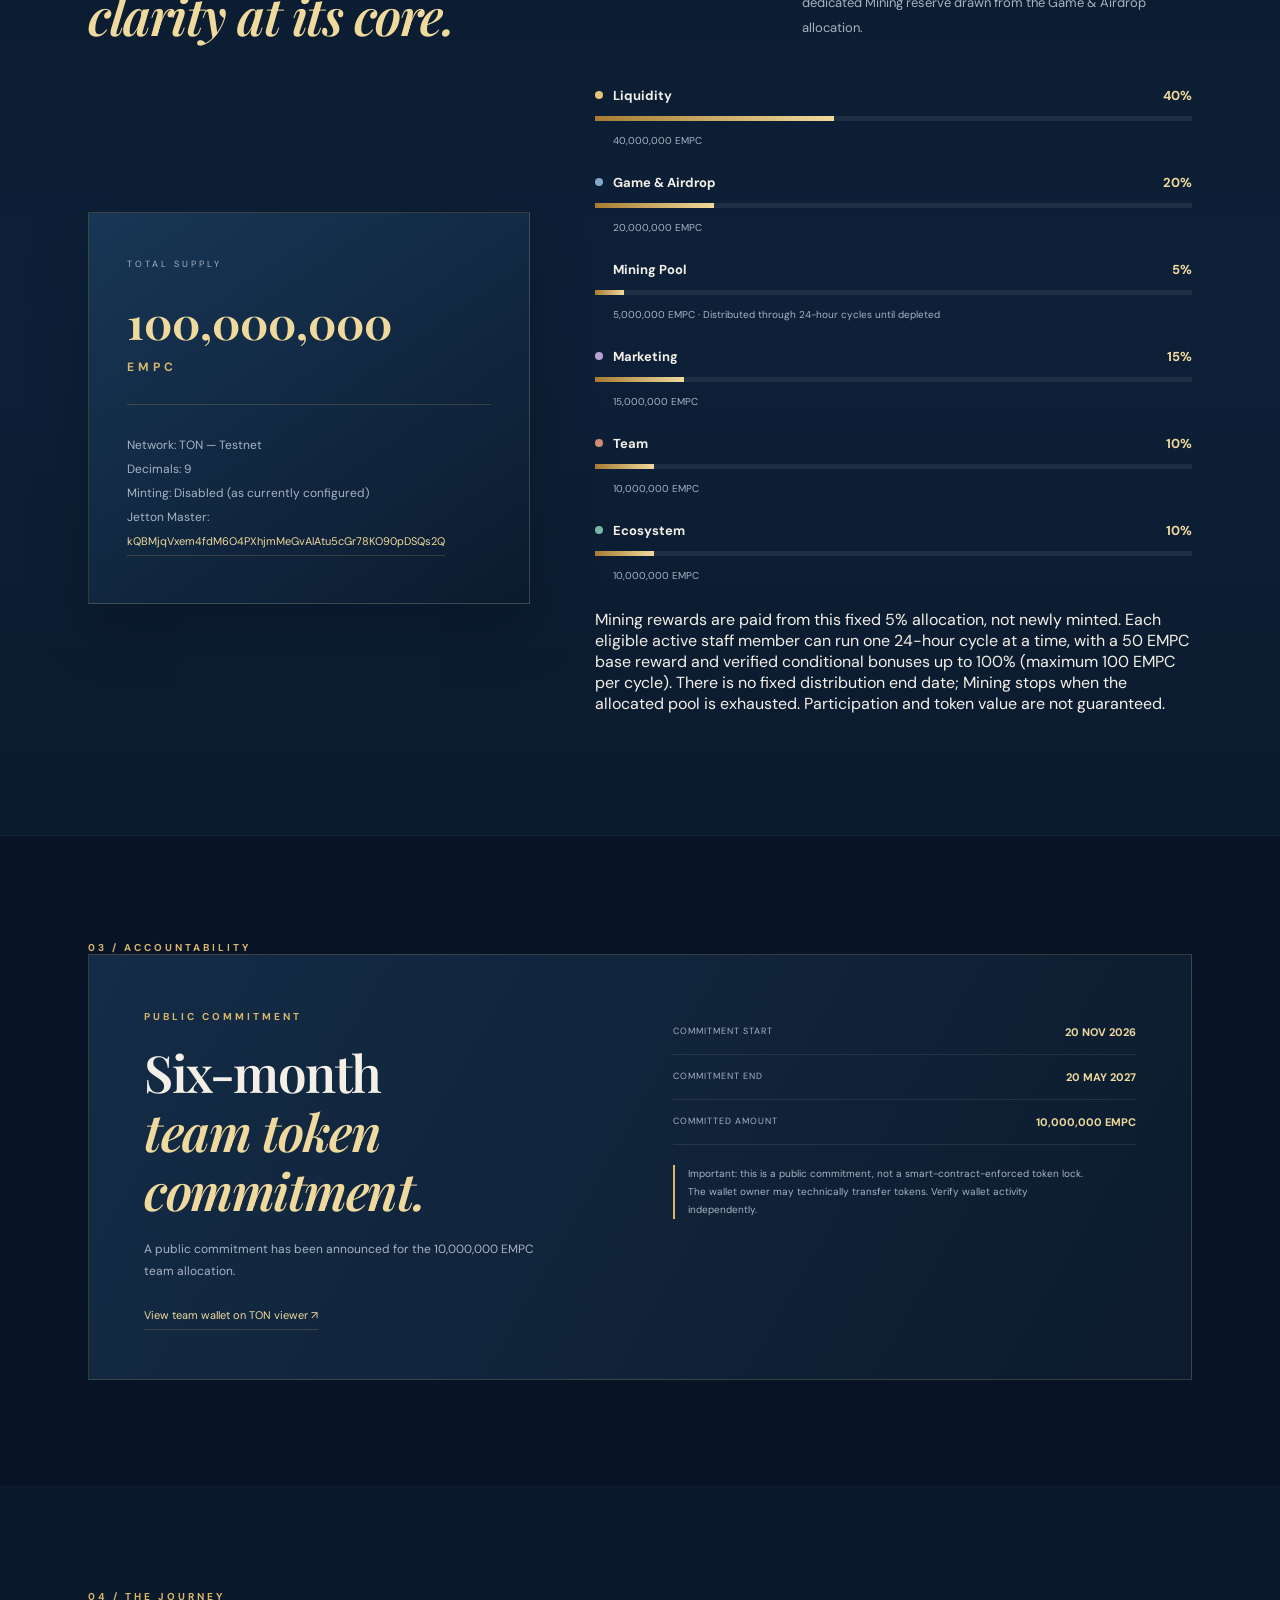
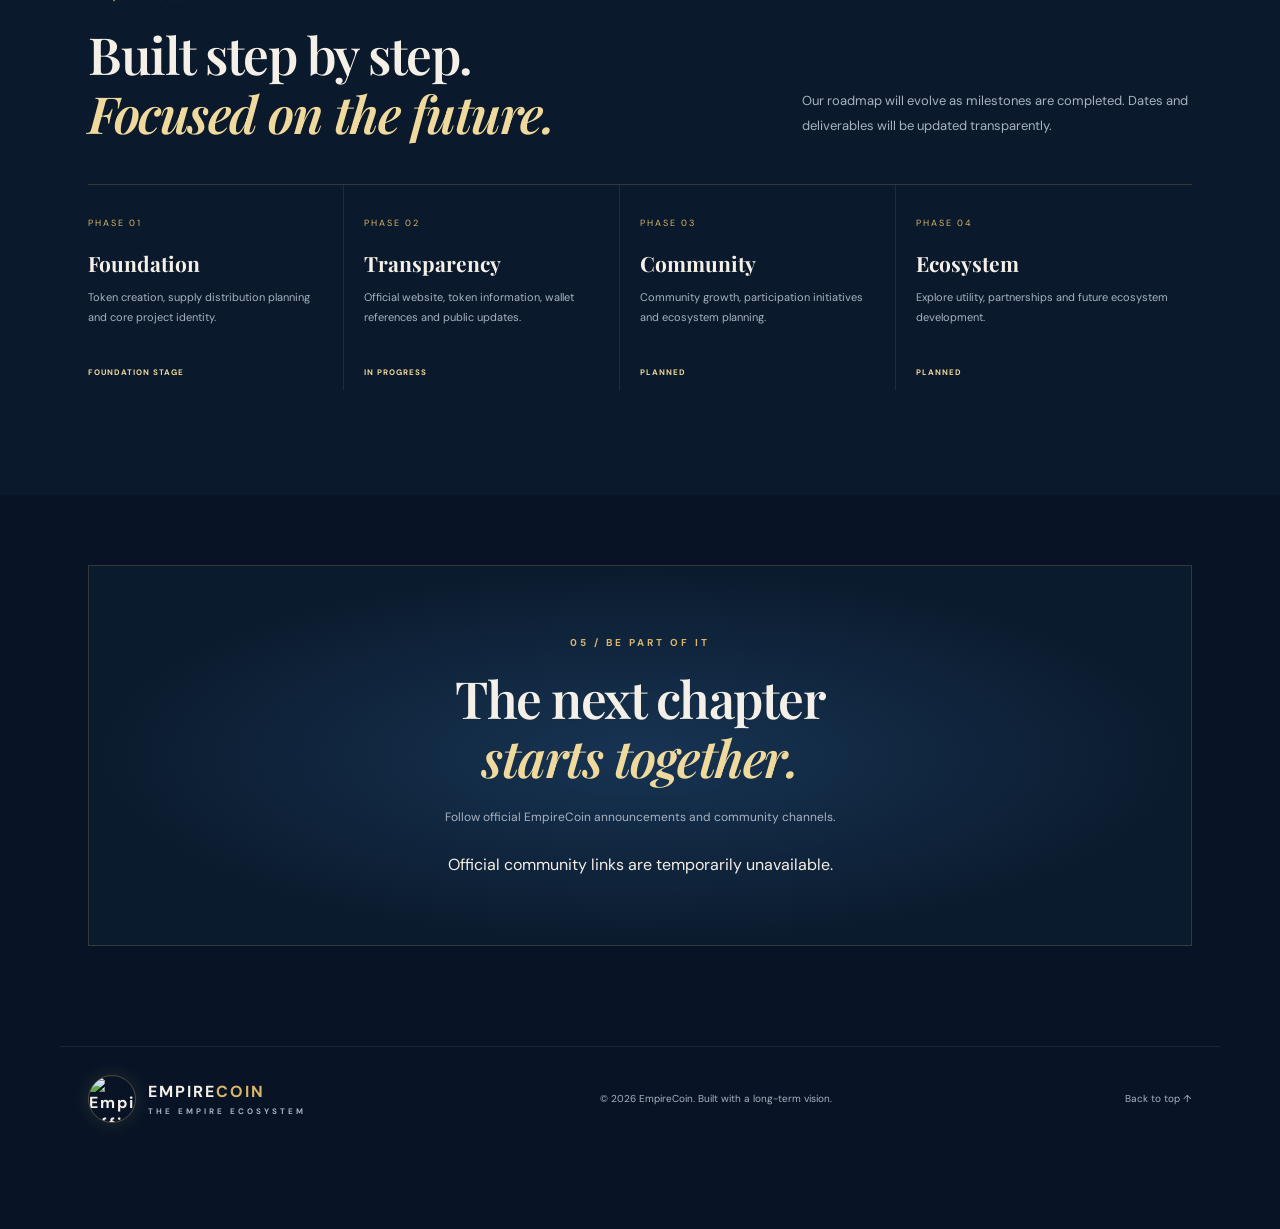
==== commit cd68ce51: "Update public EMPC tokenomics with 5% Mining allocation" ====
--- a/index.html
+++ b/index.html
@@ -47,14 +47,16 @@
     </section>
 
     <section class="content-section token-section" id="tokenomics"><div class="section-wrap">
-      <div class="section-kicker">02 / TOKENOMICS</div><div class="section-heading"><h2>Designed with<br><em>clarity at its core.</em></h2><p>EmpireCoin has a fixed planned supply of 100 million EMPC. The allocation below reflects the project's published distribution plan.</p></div>
+      <div class="section-kicker">02 / TOKENOMICS</div><div class="section-heading"><h2>Designed with<br><em>clarity at its core.</em></h2><p>EmpireCoin has a fixed planned supply of 100 million EMPC. The allocation below reflects the updated distribution plan, including a dedicated Mining reserve drawn from the Game &amp; Airdrop allocation.</p></div>
       <div class="token-layout"><div class="supply-card"><span class="card-label">TOTAL SUPPLY</span><strong id="publicSupply">100,000,000</strong><b id="publicSymbol">EMPC</b><div class="supply-rule"></div><p>Network: <span id="publicNetwork">TON — Testnet</span><br>Decimals: <span id="publicDecimals">9</span><br>Minting: <span id="publicMinting">Disabled</span> (as currently configured)<br><span class="contract-label">Jetton Master:</span><br><a id="publicMaster" class="text-link" href="https://testnet.tonviewer.com/kQBMjqVxem4fdM6O4PXhjmMeGvAlAtu5cGr78KO90pDSQs2Q" target="_blank" rel="noopener noreferrer">kQBMjqVxem4fdM6O4PXhjmMeGvAlAtu5cGr78KO90pDSQs2Q</a></p></div>
         <div class="allocation-list">
           <div class="allocation"><div><span class="dot dot-liquidity"></span><b>Liquidity</b><strong>40%</strong></div><div class="bar"><i style="width:40%"></i></div><small>40,000,000 EMPC</small></div>
-          <div class="allocation"><div><span class="dot dot-game"></span><b>Game &amp; Airdrop</b><strong>25%</strong></div><div class="bar"><i style="width:25%"></i></div><small>25,000,000 EMPC</small></div>
+          <div class="allocation"><div><span class="dot dot-game"></span><b>Game &amp; Airdrop</b><strong>20%</strong></div><div class="bar"><i style="width:20%"></i></div><small>20,000,000 EMPC</small></div>
+          <div class="allocation"><div><span class="dot dot-mining"></span><b>Mining Pool</b><strong>5%</strong></div><div class="bar"><i style="width:5%"></i></div><small>5,000,000 EMPC · Distributed through 24-hour cycles until depleted</small></div>
           <div class="allocation"><div><span class="dot dot-marketing"></span><b>Marketing</b><strong>15%</strong></div><div class="bar"><i style="width:15%"></i></div><small>15,000,000 EMPC</small></div>
           <div class="allocation"><div><span class="dot dot-team"></span><b>Team</b><strong>10%</strong></div><div class="bar"><i style="width:10%"></i></div><small>10,000,000 EMPC</small></div>
           <div class="allocation"><div><span class="dot dot-eco"></span><b>Ecosystem</b><strong>10%</strong></div><div class="bar"><i style="width:10%"></i></div><small>10,000,000 EMPC</small></div>
+          <p class="allocation-note">Mining rewards are paid from this fixed 5% allocation, not newly minted. Each eligible active staff member can run one 24-hour cycle at a time, with a 50 EMPC base reward and verified conditional bonuses up to 100% (maximum 100 EMPC per cycle). There is no fixed distribution end date; Mining stops when the allocated pool is exhausted. Participation and token value are not guaranteed.</p>
         </div>
       </div>
     </div></section>
@@ -80,8 +82,8 @@
   </style>
   <nav class="empire-bottom-nav" aria-label="EmpireCoin navigation">
     <a href="#home" aria-current="page"><span>⌂</span>Home</a>
-    <a href="staff-dashboard.html#profile"><span>♙</span>Profile</a>
-    <a href="staff-dashboard.html#wallet"><span>◈</span>Wallet</a>
+    <a href="staff-profile.html"><span>♙</span>Profile</a>
+    <a href="staff-wallet.html"><span>◈</span>Wallet</a>
     <a href="staff-login.html"><span>♜</span>Staff</a>
     <a href="whitepaper.html"><span>⋯</span>More</a>
   </nav>
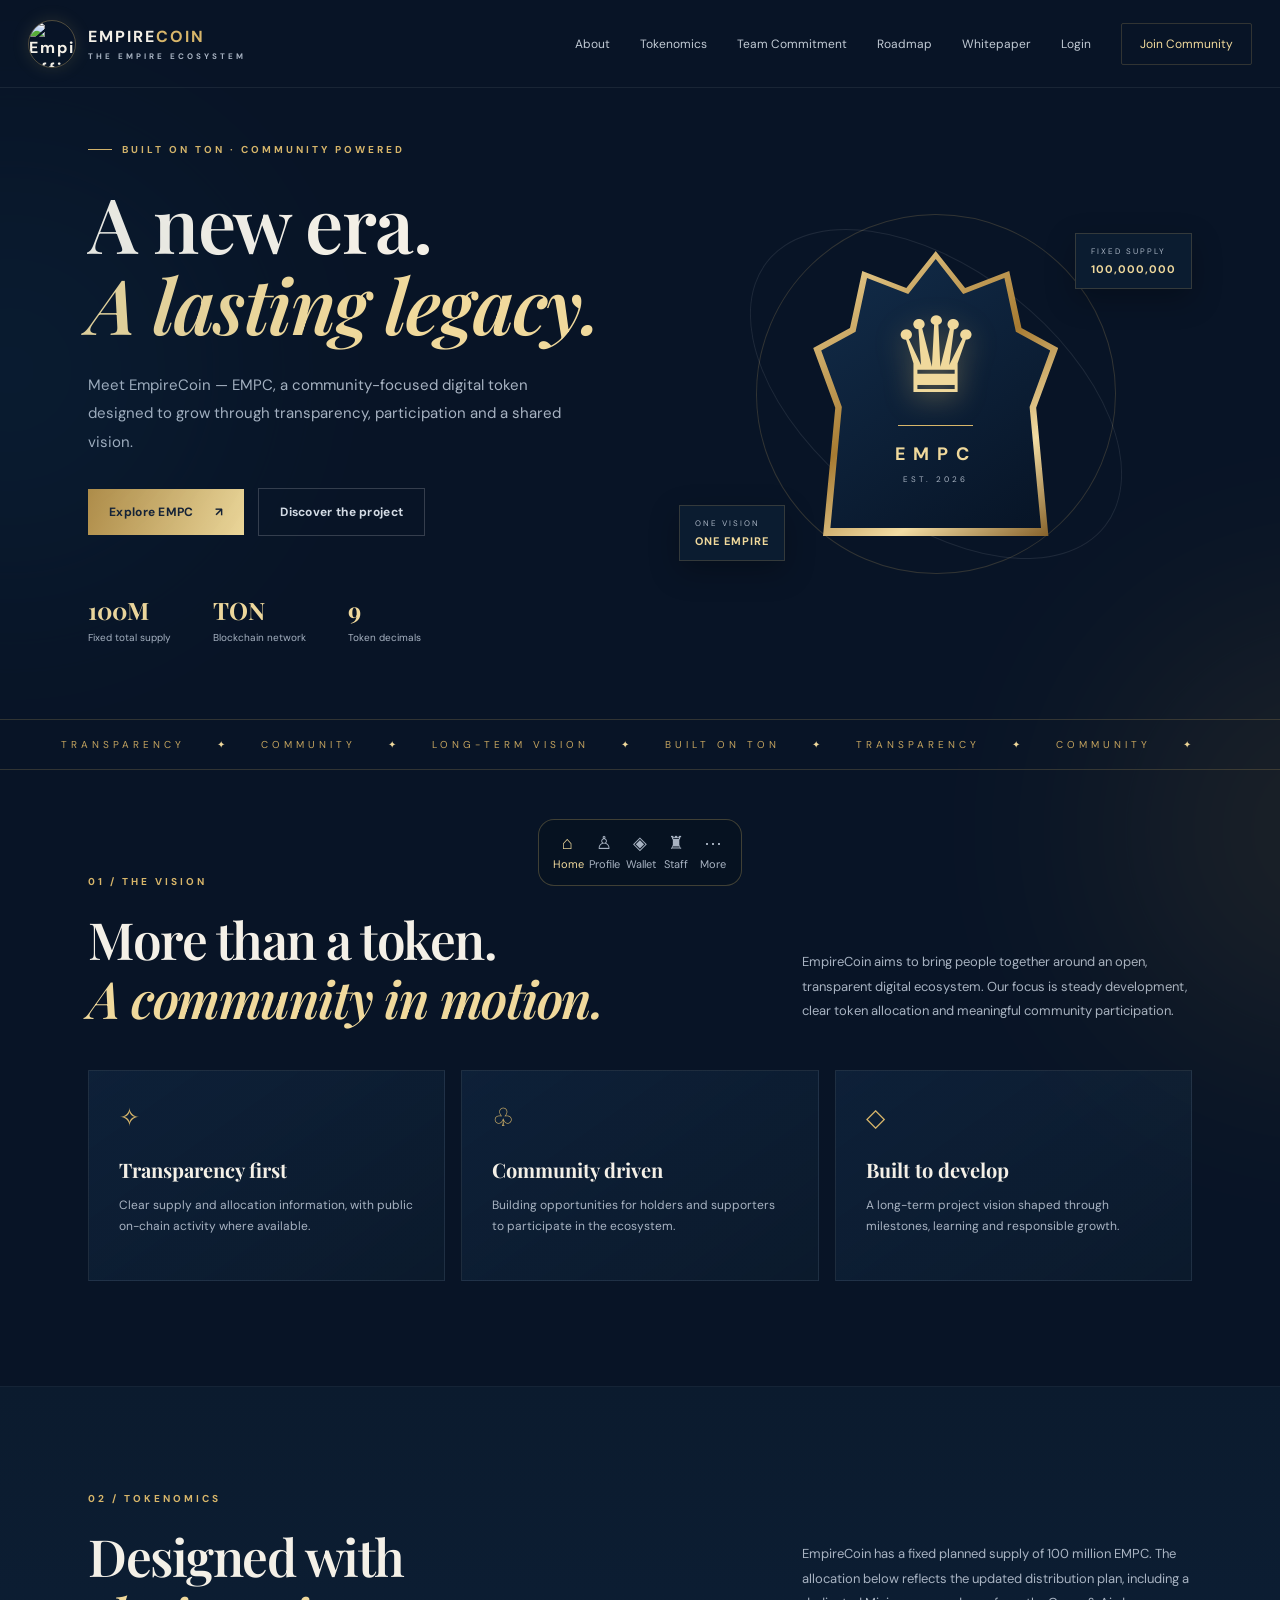
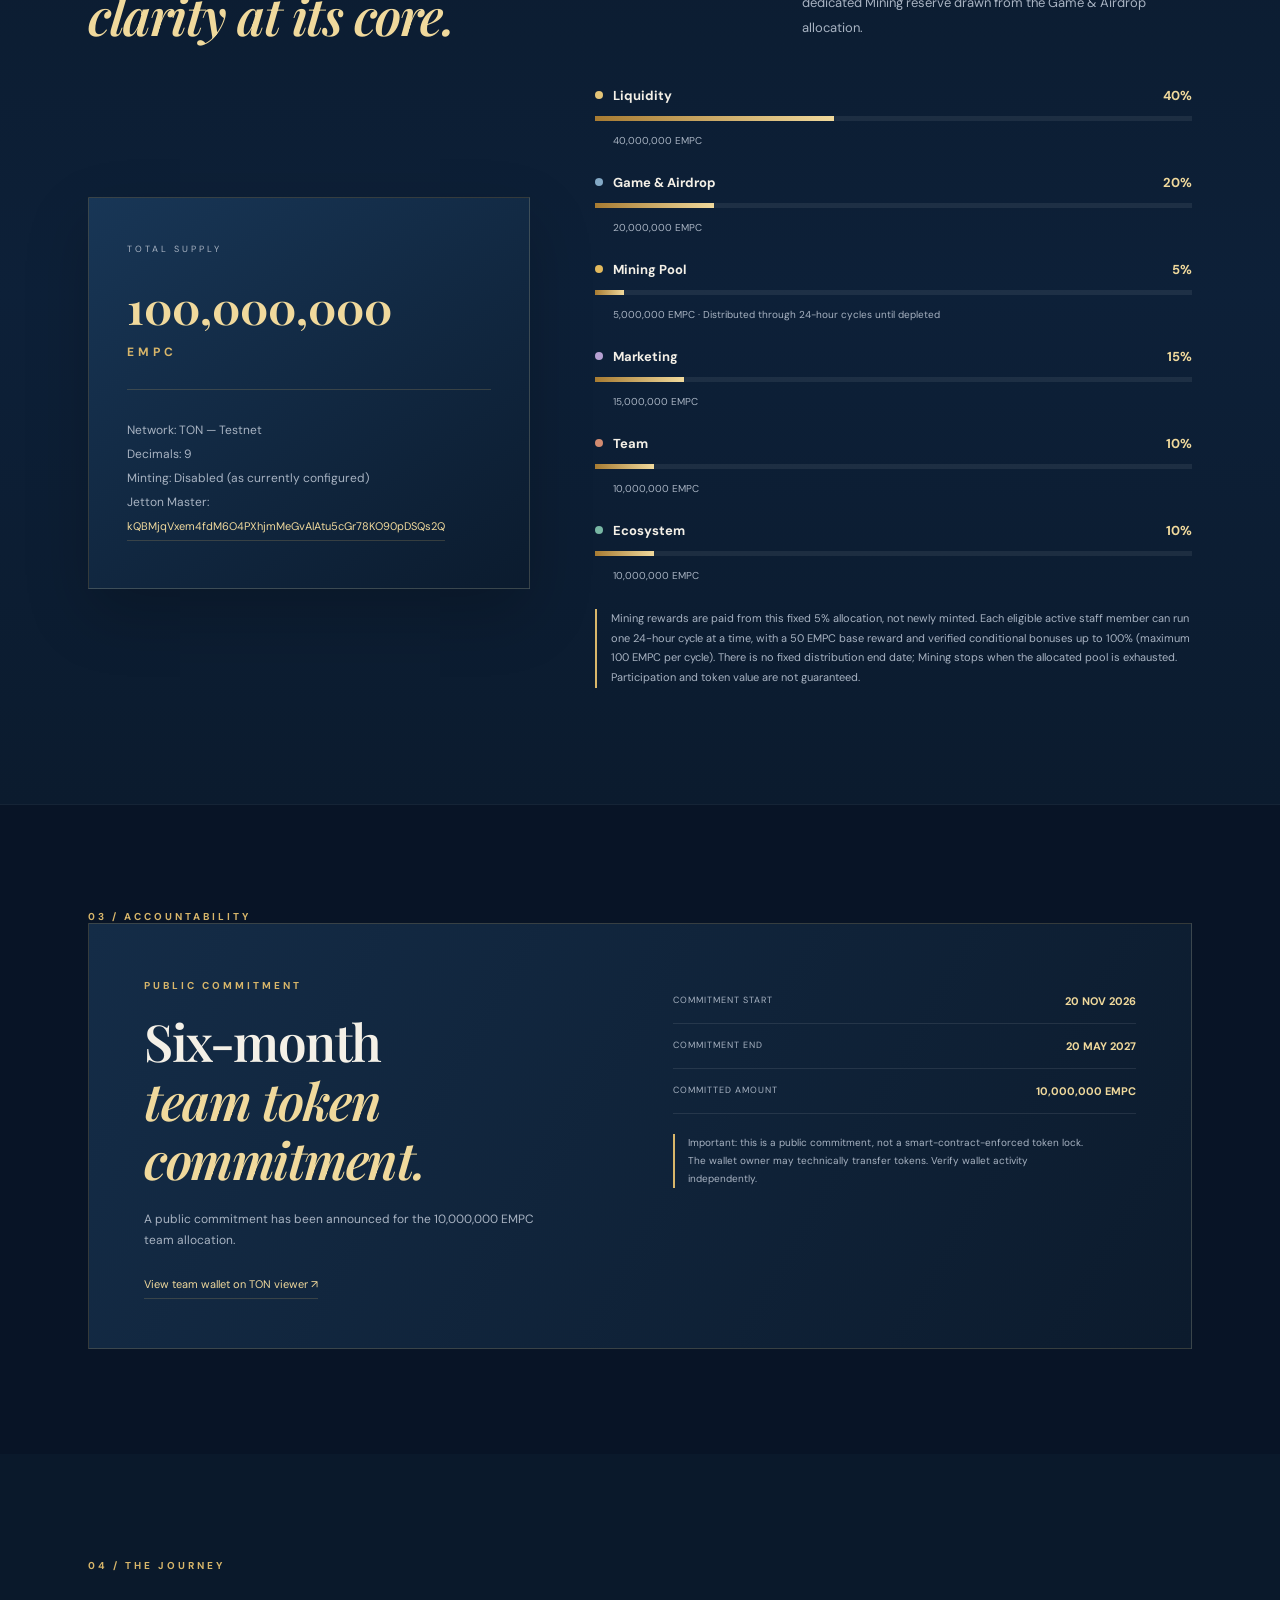
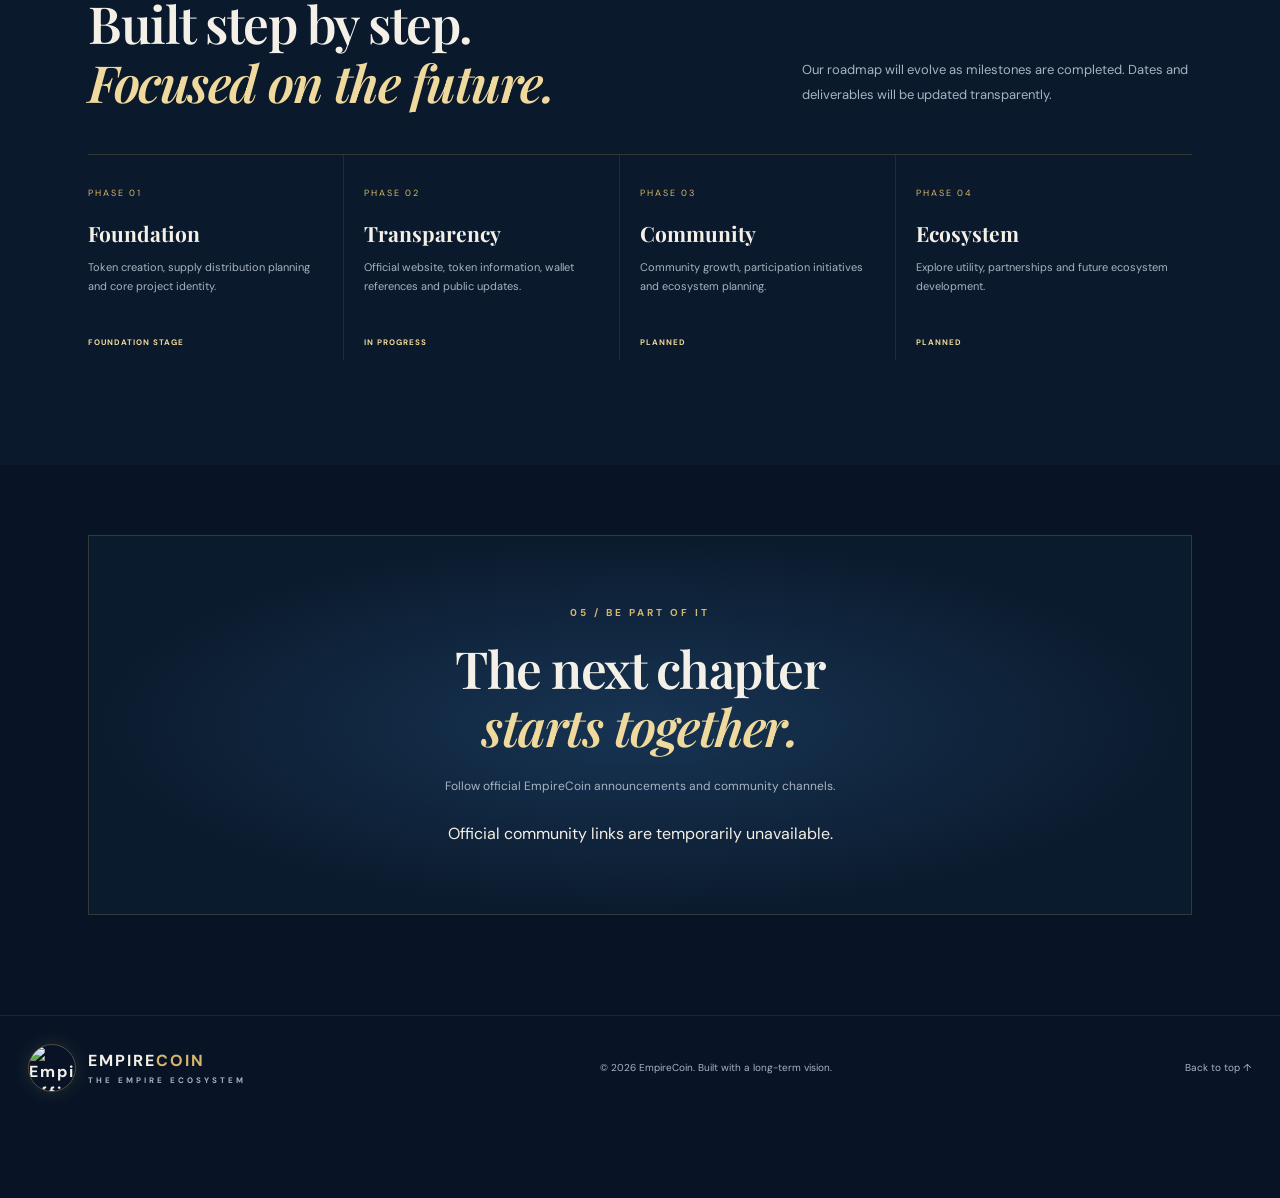
==== commit dbcc9c7a: "Refresh homepage stylesheet cache" ====
--- a/index.html
+++ b/index.html
@@ -9,7 +9,7 @@
   <link rel="preconnect" href="https://fonts.googleapis.com">
   <link rel="preconnect" href="https://fonts.gstatic.com" crossorigin>
   <link href="https://fonts.googleapis.com/css2?family=DM+Sans:wght@400;500;600;700&family=Playfair+Display:wght@600;700;800&display=swap" rel="stylesheet">
-  <link rel="stylesheet" href="style.css">
+  <link rel="stylesheet" href="style.css?v=20261122-2">
 </head>
 <body>
   <div class="ambient ambient-one"></div><div class="ambient ambient-two"></div>
--- a/style.css
+++ b/style.css
@@ -1,4 +1,4 @@
-:root{--navy:#081426;--navy2:#0d2038;--panel:#102641;--gold:#d8b66a;--gold2:#f0d99c;--text:#f4f0e7;--muted:#a8b3c2;--line:rgba(216,182,106,.2)}*{box-sizing:border-box}html{scroll-behavior:smooth;scroll-padding-top:90px}body{margin:0;background:var(--navy);color:var(--text);font-family:"DM Sans",sans-serif;overflow-x:hidden}a{color:inherit;text-decoration:none}.ambient{position:absolute;width:420px;height:420px;border-radius:50%;filter:blur(120px);opacity:.12;pointer-events:none}.ambient-one{background:#1b5c88;top:160px;left:-200px}.ambient-two{background:#b58a38;top:620px;right:-260px}.site-header{height:88px;max-width:1220px;padding:0 28px;margin:auto;display:flex;align-items:center;justify-content:space-between;position:relative;z-index:5;border-bottom:1px solid rgba(255,255,255,.07)}.brand{display:flex;align-items:center;gap:12px;font-weight:700;letter-spacing:2px;font-size:16px}.brand-mark{font-size:34px;color:var(--gold);text-shadow:0 0 24px #d8b66a55}.brand-gold{color:var(--gold)}.brand small{display:block;font-size:8px;letter-spacing:3px;color:var(--muted);margin-top:4px}.site-header nav{display:flex;align-items:center;gap:30px;font-size:12px;color:#c1cad4}.site-header nav a:hover,.text-link:hover{color:var(--gold2)}.nav-cta{border:1px solid var(--line);padding:12px 18px;border-radius:2px;color:var(--gold2)}.menu-toggle{display:none;background:none;border:0;color:var(--gold);font-size:25px}.section-wrap{max-width:1160px;margin:0 auto;padding-left:28px;padding-right:28px}.hero{min-height:620px;display:grid;grid-template-columns:1.05fr .95fr;align-items:center;gap:25px;padding-top:55px;padding-bottom:75px}.eyebrow,.section-kicker{font-size:10px;letter-spacing:3px;color:var(--gold);font-weight:700}.eyebrow{display:flex;align-items:center;gap:10px}.eyebrow span{width:24px;height:1px;background:var(--gold)}h1,h2{font-family:"Playfair Display",serif;font-weight:600;letter-spacing:-1.5px}h1{font-size:clamp(48px,6vw,76px);line-height:1.07;margin:26px 0}h1 em,h2 em{font-weight:600;color:var(--gold2)}.hero-lead{max-width:500px;color:var(--muted);font-size:15px;line-height:1.9}.hero-actions{display:flex;gap:14px;align-items:center;margin-top:32px;flex-wrap:wrap}.button{padding:15px 21px;font-size:12px;font-weight:700;letter-spacing:.3px}.button-gold{background:linear-gradient(110deg,#b99045,#efd99a);color:#152033}.button-gold span{margin-left:18px}.button-quiet{border:1px solid rgba(255,255,255,.18);color:#d5dce5}.hero-facts{display:flex;gap:42px;margin-top:58px}.hero-facts div{display:grid;gap:5px}.hero-facts strong{font-family:"Playfair Display";font-size:24px;color:var(--gold2)}.hero-facts span{font-size:10px;color:var(--muted)}.hero-art{height:430px;position:relative;display:grid;place-items:center}.orbit{position:absolute;border:1px solid var(--line);border-radius:50%;transform:rotate(-22deg)}.orbit-a{width:360px;height:360px}.orbit-b{width:430px;height:250px;transform:rotate(38deg);border-color:rgba(255,255,255,.09)}.crest{width:245px;height:285px;background:linear-gradient(145deg,#f1d99c,#a77b32 48%,#f2dca3 75%,#805b24);clip-path:polygon(50% 0,62% 13%,80% 7%,85% 27%,100% 34%,91% 55%,96% 100%,4% 100%,9% 55%,0 34%,15% 27%,20% 7%,38% 13%);padding:8px;filter:drop-shadow(0 20px 35px #0009);z-index:1}.crest-inner{height:100%;background:linear-gradient(145deg,#122c49,#071426);clip-path:polygon(50% 0,62% 13%,80% 7%,85% 27%,100% 34%,91% 55%,96% 100%,4% 100%,9% 55%,0 34%,15% 27%,20% 7%,38% 13%);display:flex;flex-direction:column;align-items:center;justify-content:center}.crown{font-size:105px;line-height:1;color:var(--gold2);text-shadow:0 8px 28px #d8b66a66}.crest-line{height:1px;width:75px;background:var(--gold);margin:16px}.crest-inner b{letter-spacing:8px;color:var(--gold2);font-size:18px}.crest-inner small{font-size:8px;letter-spacing:3px;margin-top:8px;color:var(--muted)}.floating-tag{position:absolute;z-index:2;background:#0b1c30;border:1px solid var(--line);padding:12px 15px;font-size:8px;letter-spacing:2px;color:var(--muted);box-shadow:0 10px 30px #0004}.floating-tag b{display:block;color:var(--gold2);font-size:11px;margin-top:6px;letter-spacing:1px}.tag-top{top:54px;right:0}.tag-bottom{bottom:48px;left:0}.ticker{border-top:1px solid var(--line);border-bottom:1px solid var(--line);overflow:hidden;white-space:nowrap;padding:18px 0;color:#c5a45f;font-size:10px;letter-spacing:4px;text-align:center}.ticker i{font-style:normal;margin:0 25px;color:#f0d99c}.content-section{padding-top:105px;padding-bottom:105px}.section-heading{display:flex;justify-content:space-between;align-items:end;gap:40px;margin:22px 0 42px}.section-heading h2,.lock-panel h2,.community-card h2{font-size:clamp(36px,4vw,52px);line-height:1.15;margin:0}.section-heading p{max-width:390px;color:var(--muted);font-size:13px;line-height:1.9;margin:0 0 4px}.value-grid{display:grid;grid-template-columns:repeat(3,1fr);gap:16px}.value-card{padding:30px;background:linear-gradient(145deg,#102641aa,#0b1a2c);border:1px solid rgba(255,255,255,.08);min-height:190px}.value-card>span{font-size:25px;color:var(--gold)}.value-card h3{font-family:"Playfair Display";font-size:20px;margin:22px 0 10px}.value-card p,.lock-panel p{color:var(--muted);font-size:12px;line-height:1.8}.token-section{background:linear-gradient(180deg,#0b1b2e,#0d2038 50%,#0b1b2e);border-top:1px solid rgba(255,255,255,.04);border-bottom:1px solid rgba(255,255,255,.04)}.token-layout{display:grid;grid-template-columns:.85fr 1.15fr;gap:65px;align-items:center}.supply-card{padding:38px;background:linear-gradient(145deg,#183656,#0b1b2e);border:1px solid var(--line);box-shadow:0 25px 60px #0003}.card-label{font-size:9px;letter-spacing:3px;color:var(--muted)}.supply-card>strong{display:block;font-family:"Playfair Display";font-size:clamp(30px,4vw,44px);color:var(--gold2);margin:20px 0 4px}.supply-card>b{letter-spacing:4px;font-size:12px;color:var(--gold)}.supply-rule{height:1px;background:var(--line);margin:28px 0}.supply-card p{font-size:12px;line-height:2;color:var(--muted)}.allocation{margin:0 0 25px}.allocation>div:first-child{display:flex;align-items:center;gap:10px}.allocation b{font-size:13px;flex:1}.allocation strong{color:var(--gold2);font-size:13px}.dot{width:8px;height:8px;border-radius:50%}.dot-liquidity{background:#e4c477}.dot-game{background:#83a9c6}.dot-marketing{background:#b6a0d2}.dot-team{background:#d28b70}.dot-eco{background:#78b7a4}.bar{height:5px;background:#ffffff12;margin:12px 0 7px}.bar i{display:block;height:100%;background:linear-gradient(90deg,#a77b32,#f0d99c)}.allocation small{font-size:10px;color:var(--muted);margin-left:18px}.lock-panel{display:grid;grid-template-columns:1fr 1fr;gap:65px;padding:55px;background:linear-gradient(120deg,#142c47,#0c1b2d);border:1px solid var(--line)}.gold-kicker{margin-bottom:20px}.lock-panel p{max-width:420px;margin:20px 0}.text-link{font-size:11px;color:var(--gold2);border-bottom:1px solid var(--line);padding-bottom:7px}.lock-details>div{display:flex;justify-content:space-between;gap:15px;padding:15px 0;border-bottom:1px solid rgba(255,255,255,.09)}.lock-details small{font-size:9px;letter-spacing:1px;color:var(--muted)}.lock-details b{font-size:11px;color:var(--gold2);text-align:right}.notice{font-size:10px!important;border-left:2px solid var(--gold);padding-left:13px;margin-top:20px!important}.roadmap-section{background:#0a192b}.roadmap{display:grid;grid-template-columns:repeat(4,1fr);border-top:1px solid var(--line)}.roadmap article{padding:25px 20px 10px 0;border-right:1px solid rgba(255,255,255,.08);margin-right:20px}.roadmap article:last-child{border:0;margin:0}.roadmap article>span{font-size:9px;letter-spacing:2px;color:var(--gold)}.roadmap h3{font-family:"Playfair Display";font-size:21px;margin:18px 0 10px}.roadmap p{font-size:11px;line-height:1.8;color:var(--muted);min-height:60px}.status{font-size:8px;letter-spacing:1px;color:var(--gold2)}.community-section{padding-top:70px;padding-bottom:100px}.community-card{text-align:center;padding:70px 25px;background:radial-gradient(ellipse at center,#173453,#0b1b2e 70%);border:1px solid var(--line)}.community-card h2{margin:20px 0}.community-card p{max-width:480px;margin:0 auto 25px;color:var(--muted);font-size:12px;line-height:1.8}.coming-soon{font-size:9px;letter-spacing:2px;color:var(--gold2);border:1px solid var(--line);padding:12px 18px;display:inline-block}.site-footer{max-width:1160px;margin:auto;padding:28px;display:flex;align-items:center;justify-content:space-between;border-top:1px solid rgba(255,255,255,.08)}.site-footer p,.site-footer>a:last-child{font-size:10px;color:var(--muted)}@media(max-width:760px){.site-header{height:72px;padding:0 20px}.menu-toggle{display:block}.site-header nav{display:none;position:absolute;top:71px;left:0;right:0;padding:20px;background:#0b1b2e;flex-direction:column;align-items:stretch;gap:20px;border-bottom:1px solid var(--line)}.site-header nav.open{display:flex}.nav-cta{text-align:center}.section-wrap{padding-left:21px;padding-right:21px}.hero{grid-template-columns:1fr;padding-top:65px;padding-bottom:55px;gap:0}.hero-copy{z-index:2}.hero-art{height:340px;margin-top:15px}.orbit-a{width:290px;height:290px}.orbit-b{width:340px;height:200px}.crest{width:190px;height:225px}.crown{font-size:78px}.tag-top{right:2px;top:22px}.tag-bottom{left:2px;bottom:22px}.hero-facts{gap:25px;margin-top:40px}.hero-facts strong{font-size:20px}.section-heading{display:block}.section-heading p{margin-top:20px}.content-section{padding-top:75px;padding-bottom:75px}.value-grid{grid-template-columns:1fr}.value-card{min-height:0}.token-layout,.lock-panel{grid-template-columns:1fr;gap:30px}.lock-panel{padding:30px 23px}.roadmap{grid-template-columns:1fr 1fr;row-gap:25px}.roadmap article{border-right:0;border-bottom:1px solid rgba(255,255,255,.08);padding-bottom:22px;margin-right:10px}.roadmap p{min-height:0}.site-footer{gap:15px;flex-wrap:wrap}.site-footer p{order:3;width:100%;margin-bottom:0}}@media(max-width:390px){h1{font-size:45px}.hero-facts{gap:17px}.hero-facts span{font-size:9px}.roadmap{grid-template-columns:1fr}.roadmap article{margin:0}.supply-card{padding:27px 22px}}
+:root{--navy:#081426;--navy2:#0d2038;--panel:#102641;--gold:#d8b66a;--gold2:#f0d99c;--text:#f4f0e7;--muted:#a8b3c2;--line:rgba(216,182,106,.2)}*{box-sizing:border-box}html{scroll-behavior:smooth;scroll-padding-top:90px}body{margin:0;background:var(--navy);color:var(--text);font-family:"DM Sans",sans-serif;overflow-x:hidden}a{color:inherit;text-decoration:none}.ambient{position:absolute;width:420px;height:420px;border-radius:50%;filter:blur(120px);opacity:.12;pointer-events:none}.ambient-one{background:#1b5c88;top:160px;left:-200px}.ambient-two{background:#b58a38;top:620px;right:-260px}.site-header{height:88px;max-width:1220px;padding:0 28px;margin:auto;display:flex;align-items:center;justify-content:space-between;position:relative;z-index:5;border-bottom:1px solid rgba(255,255,255,.07)}.brand{display:flex;align-items:center;gap:12px;font-weight:700;letter-spacing:2px;font-size:16px}.brand-mark{font-size:34px;color:var(--gold);text-shadow:0 0 24px #d8b66a55}.brand-gold{color:var(--gold)}.brand small{display:block;font-size:8px;letter-spacing:3px;color:var(--muted);margin-top:4px}.site-header nav{display:flex;align-items:center;gap:30px;font-size:12px;color:#c1cad4}.site-header nav a:hover,.text-link:hover{color:var(--gold2)}.nav-cta{border:1px solid var(--line);padding:12px 18px;border-radius:2px;color:var(--gold2)}.menu-toggle{display:none;background:none;border:0;color:var(--gold);font-size:25px}.section-wrap{max-width:1160px;margin:0 auto;padding-left:28px;padding-right:28px}.hero{min-height:620px;display:grid;grid-template-columns:1.05fr .95fr;align-items:center;gap:25px;padding-top:55px;padding-bottom:75px}.eyebrow,.section-kicker{font-size:10px;letter-spacing:3px;color:var(--gold);font-weight:700}.eyebrow{display:flex;align-items:center;gap:10px}.eyebrow span{width:24px;height:1px;background:var(--gold)}h1,h2{font-family:"Playfair Display",serif;font-weight:600;letter-spacing:-1.5px}h1{font-size:clamp(48px,6vw,76px);line-height:1.07;margin:26px 0}h1 em,h2 em{font-weight:600;color:var(--gold2)}.hero-lead{max-width:500px;color:var(--muted);font-size:15px;line-height:1.9}.hero-actions{display:flex;gap:14px;align-items:center;margin-top:32px;flex-wrap:wrap}.button{padding:15px 21px;font-size:12px;font-weight:700;letter-spacing:.3px}.button-gold{background:linear-gradient(110deg,#b99045,#efd99a);color:#152033}.button-gold span{margin-left:18px}.button-quiet{border:1px solid rgba(255,255,255,.18);color:#d5dce5}.hero-facts{display:flex;gap:42px;margin-top:58px}.hero-facts div{display:grid;gap:5px}.hero-facts strong{font-family:"Playfair Display";font-size:24px;color:var(--gold2)}.hero-facts span{font-size:10px;color:var(--muted)}.hero-art{height:430px;position:relative;display:grid;place-items:center}.orbit{position:absolute;border:1px solid var(--line);border-radius:50%;transform:rotate(-22deg)}.orbit-a{width:360px;height:360px}.orbit-b{width:430px;height:250px;transform:rotate(38deg);border-color:rgba(255,255,255,.09)}.crest{width:245px;height:285px;background:linear-gradient(145deg,#f1d99c,#a77b32 48%,#f2dca3 75%,#805b24);clip-path:polygon(50% 0,62% 13%,80% 7%,85% 27%,100% 34%,91% 55%,96% 100%,4% 100%,9% 55%,0 34%,15% 27%,20% 7%,38% 13%);padding:8px;filter:drop-shadow(0 20px 35px #0009);z-index:1}.crest-inner{height:100%;background:linear-gradient(145deg,#122c49,#071426);clip-path:polygon(50% 0,62% 13%,80% 7%,85% 27%,100% 34%,91% 55%,96% 100%,4% 100%,9% 55%,0 34%,15% 27%,20% 7%,38% 13%);display:flex;flex-direction:column;align-items:center;justify-content:center}.crown{font-size:105px;line-height:1;color:var(--gold2);text-shadow:0 8px 28px #d8b66a66}.crest-line{height:1px;width:75px;background:var(--gold);margin:16px}.crest-inner b{letter-spacing:8px;color:var(--gold2);font-size:18px}.crest-inner small{font-size:8px;letter-spacing:3px;margin-top:8px;color:var(--muted)}.floating-tag{position:absolute;z-index:2;background:#0b1c30;border:1px solid var(--line);padding:12px 15px;font-size:8px;letter-spacing:2px;color:var(--muted);box-shadow:0 10px 30px #0004}.floating-tag b{display:block;color:var(--gold2);font-size:11px;margin-top:6px;letter-spacing:1px}.tag-top{top:54px;right:0}.tag-bottom{bottom:48px;left:0}.ticker{border-top:1px solid var(--line);border-bottom:1px solid var(--line);overflow:hidden;white-space:nowrap;padding:18px 0;color:#c5a45f;font-size:10px;letter-spacing:4px;text-align:center}.ticker i{font-style:normal;margin:0 25px;color:#f0d99c}.content-section{padding-top:105px;padding-bottom:105px}.section-heading{display:flex;justify-content:space-between;align-items:end;gap:40px;margin:22px 0 42px}.section-heading h2,.lock-panel h2,.community-card h2{font-size:clamp(36px,4vw,52px);line-height:1.15;margin:0}.section-heading p{max-width:390px;color:var(--muted);font-size:13px;line-height:1.9;margin:0 0 4px}.value-grid{display:grid;grid-template-columns:repeat(3,1fr);gap:16px}.value-card{padding:30px;background:linear-gradient(145deg,#102641aa,#0b1a2c);border:1px solid rgba(255,255,255,.08);min-height:190px}.value-card>span{font-size:25px;color:var(--gold)}.value-card h3{font-family:"Playfair Display";font-size:20px;margin:22px 0 10px}.value-card p,.lock-panel p{color:var(--muted);font-size:12px;line-height:1.8}.token-section{background:linear-gradient(180deg,#0b1b2e,#0d2038 50%,#0b1b2e);border-top:1px solid rgba(255,255,255,.04);border-bottom:1px solid rgba(255,255,255,.04)}.token-layout{display:grid;grid-template-columns:.85fr 1.15fr;gap:65px;align-items:center}.supply-card{padding:38px;background:linear-gradient(145deg,#183656,#0b1b2e);border:1px solid var(--line);box-shadow:0 25px 60px #0003}.card-label{font-size:9px;letter-spacing:3px;color:var(--muted)}.supply-card>strong{display:block;font-family:"Playfair Display";font-size:clamp(30px,4vw,44px);color:var(--gold2);margin:20px 0 4px}.supply-card>b{letter-spacing:4px;font-size:12px;color:var(--gold)}.supply-rule{height:1px;background:var(--line);margin:28px 0}.supply-card p{font-size:12px;line-height:2;color:var(--muted)}.allocation{margin:0 0 25px}.allocation>div:first-child{display:flex;align-items:center;gap:10px}.allocation b{font-size:13px;flex:1}.allocation strong{color:var(--gold2);font-size:13px}.dot{width:8px;height:8px;border-radius:50%}.dot-liquidity{background:#e4c477}.dot-game{background:#83a9c6}.dot-mining{background:#e2b95d}.dot-marketing{background:#b6a0d2}.dot-team{background:#d28b70}.dot-eco{background:#78b7a4}.bar{height:5px;background:#ffffff12;margin:12px 0 7px}.bar i{display:block;height:100%;background:linear-gradient(90deg,#a77b32,#f0d99c)}.allocation small{font-size:10px;color:var(--muted);margin-left:18px}.allocation-note{font-size:11px;line-height:1.8;color:var(--muted);border-left:2px solid var(--gold);padding-left:14px;margin-top:12px}.lock-panel{display:grid;grid-template-columns:1fr 1fr;gap:65px;padding:55px;background:linear-gradient(120deg,#142c47,#0c1b2d);border:1px solid var(--line)}.gold-kicker{margin-bottom:20px}.lock-panel p{max-width:420px;margin:20px 0}.text-link{font-size:11px;color:var(--gold2);border-bottom:1px solid var(--line);padding-bottom:7px}.lock-details>div{display:flex;justify-content:space-between;gap:15px;padding:15px 0;border-bottom:1px solid rgba(255,255,255,.09)}.lock-details small{font-size:9px;letter-spacing:1px;color:var(--muted)}.lock-details b{font-size:11px;color:var(--gold2);text-align:right}.notice{font-size:10px!important;border-left:2px solid var(--gold);padding-left:13px;margin-top:20px!important}.roadmap-section{background:#0a192b}.roadmap{display:grid;grid-template-columns:repeat(4,1fr);border-top:1px solid var(--line)}.roadmap article{padding:25px 20px 10px 0;border-right:1px solid rgba(255,255,255,.08);margin-right:20px}.roadmap article:last-child{border:0;margin:0}.roadmap article>span{font-size:9px;letter-spacing:2px;color:var(--gold)}.roadmap h3{font-family:"Playfair Display";font-size:21px;margin:18px 0 10px}.roadmap p{font-size:11px;line-height:1.8;color:var(--muted);min-height:60px}.status{font-size:8px;letter-spacing:1px;color:var(--gold2)}.community-section{padding-top:70px;padding-bottom:100px}.community-card{text-align:center;padding:70px 25px;background:radial-gradient(ellipse at center,#173453,#0b1b2e 70%);border:1px solid var(--line)}.community-card h2{margin:20px 0}.community-card p{max-width:480px;margin:0 auto 25px;color:var(--muted);font-size:12px;line-height:1.8}.coming-soon{font-size:9px;letter-spacing:2px;color:var(--gold2);border:1px solid var(--line);padding:12px 18px;display:inline-block}.site-footer{max-width:1160px;margin:auto;padding:28px;display:flex;align-items:center;justify-content:space-between;border-top:1px solid rgba(255,255,255,.08)}.site-footer p,.site-footer>a:last-child{font-size:10px;color:var(--muted)}@media(max-width:760px){.site-header{height:72px;padding:0 20px}.menu-toggle{display:block}.site-header nav{display:none;position:absolute;top:71px;left:0;right:0;padding:20px;background:#0b1b2e;flex-direction:column;align-items:stretch;gap:20px;border-bottom:1px solid var(--line)}.site-header nav.open{display:flex}.nav-cta{text-align:center}.section-wrap{padding-left:21px;padding-right:21px}.hero{grid-template-columns:1fr;padding-top:65px;padding-bottom:55px;gap:0}.hero-copy{z-index:2}.hero-art{height:340px;margin-top:15px}.orbit-a{width:290px;height:290px}.orbit-b{width:340px;height:200px}.crest{width:190px;height:225px}.crown{font-size:78px}.tag-top{right:2px;top:22px}.tag-bottom{left:2px;bottom:22px}.hero-facts{gap:25px;margin-top:40px}.hero-facts strong{font-size:20px}.section-heading{display:block}.section-heading p{margin-top:20px}.content-section{padding-top:75px;padding-bottom:75px}.value-grid{grid-template-columns:1fr}.value-card{min-height:0}.token-layout,.lock-panel{grid-template-columns:1fr;gap:30px}.lock-panel{padding:30px 23px}.roadmap{grid-template-columns:1fr 1fr;row-gap:25px}.roadmap article{border-right:0;border-bottom:1px solid rgba(255,255,255,.08);padding-bottom:22px;margin-right:10px}.roadmap p{min-height:0}.site-footer{gap:15px;flex-wrap:wrap}.site-footer p{order:3;width:100%;margin-bottom:0}}@media(max-width:390px){h1{font-size:45px}.hero-facts{gap:17px}.hero-facts span{font-size:9px}.roadmap{grid-template-columns:1fr}.roadmap article{margin:0}.supply-card{padding:27px 22px}}
 /* Official EmpireCoin logo */
 .brand-logo{width:48px;height:48px;object-fit:contain;border-radius:50%;border:1px solid rgba(216,182,106,.35);box-shadow:0 0 18px rgba(216,182,106,.14)}
 .hero-logo{position:relative;z-index:1;width:min(100%,390px);height:auto;aspect-ratio:1;object-fit:contain;border-radius:50%;filter:drop-shadow(0 18px 32px #0009)}
@@ -7,3 +7,11 @@
 /* Keep the official coin artwork confined to the header corner. */
 .brand{flex-shrink:0}.brand-logo{display:block;width:48px;height:48px;max-width:48px;max-height:48px;min-width:48px;object-fit:contain;flex:0 0 48px}.hero-logo{display:none!important}
 @media(max-width:760px){.brand-logo{width:42px;height:42px;max-width:42px;max-height:42px;min-width:42px;flex-basis:42px}}
+
+
+/* Ensure the public homepage fills the mobile viewport consistently. */
+html,body{width:100%;max-width:100%;min-width:0}
+body{min-height:100vh}
+main,.site-header,.ticker,.site-footer{width:100%;max-width:100%}
+.section-wrap{width:100%;max-width:1160px}
+@media(max-width:760px){.site-header,.ticker,.site-footer,main{width:100vw;max-width:100vw}.section-wrap{width:100%;max-width:100%;}}
